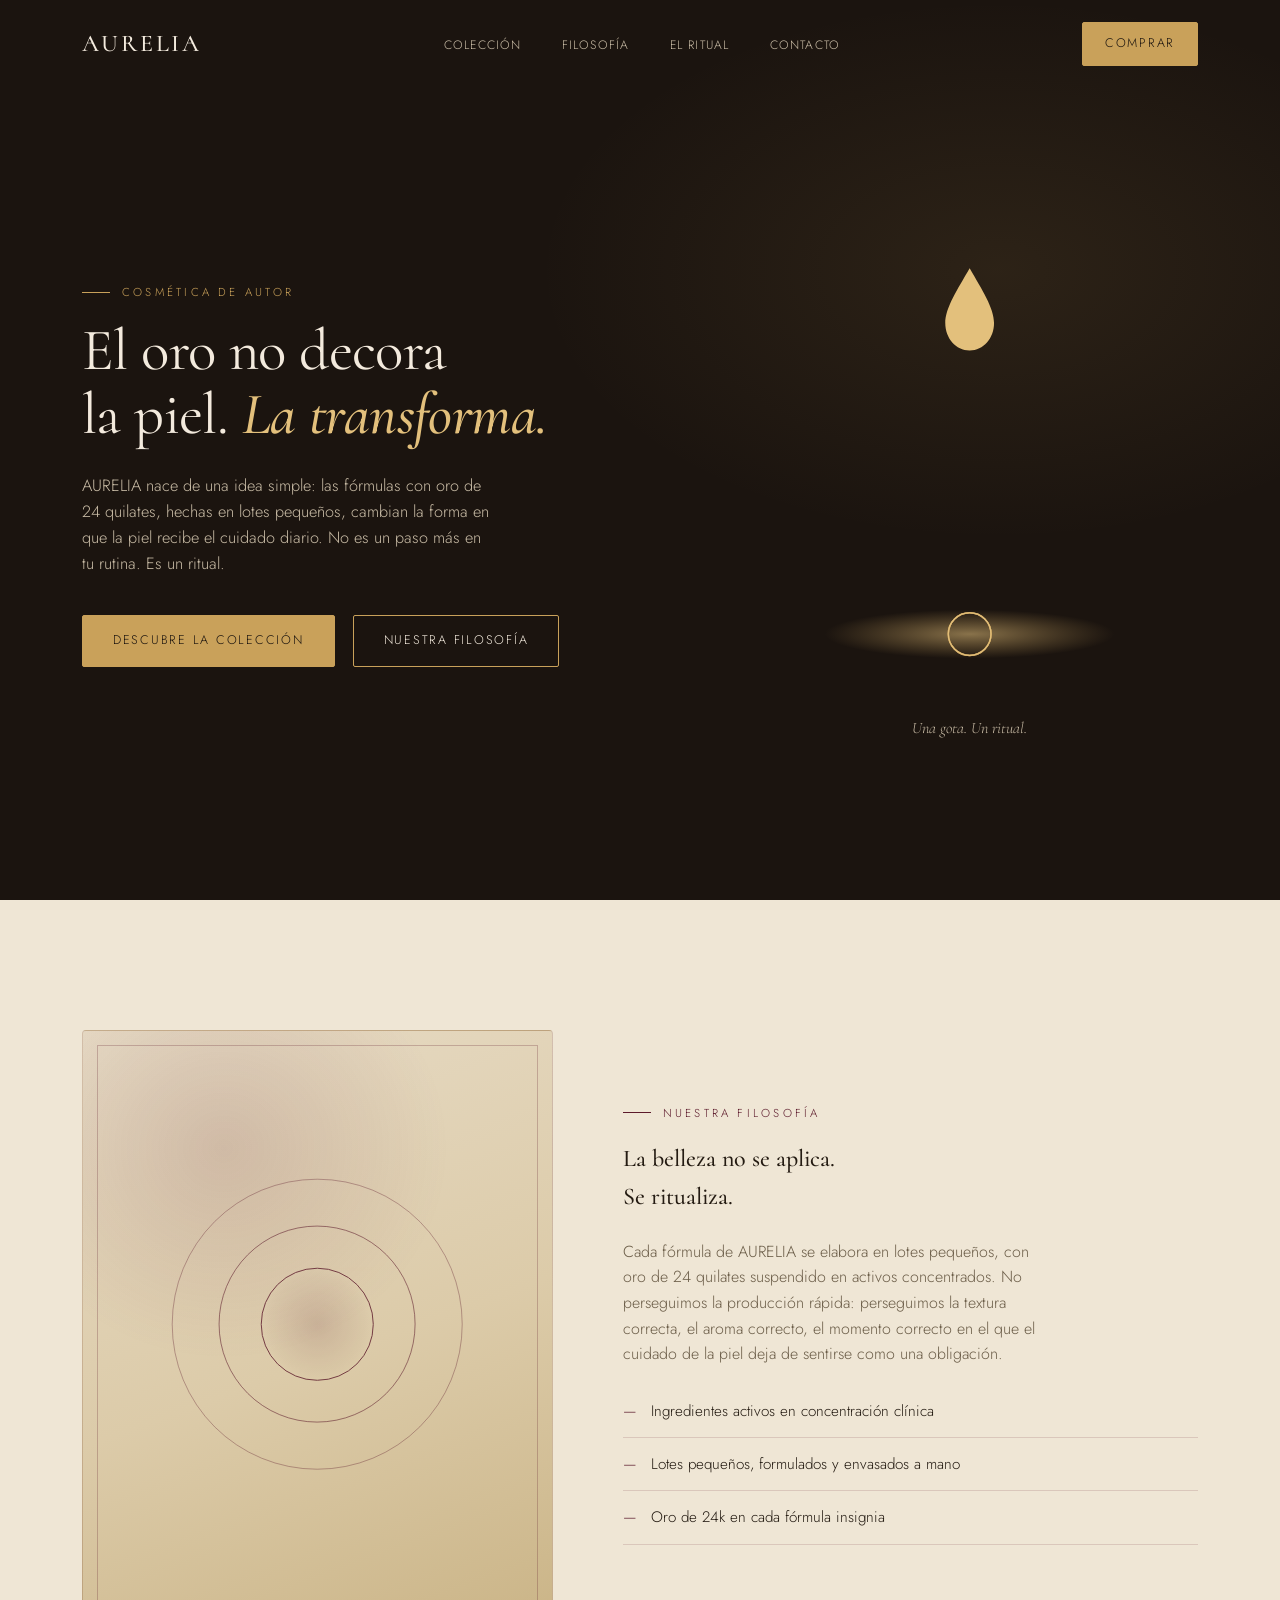
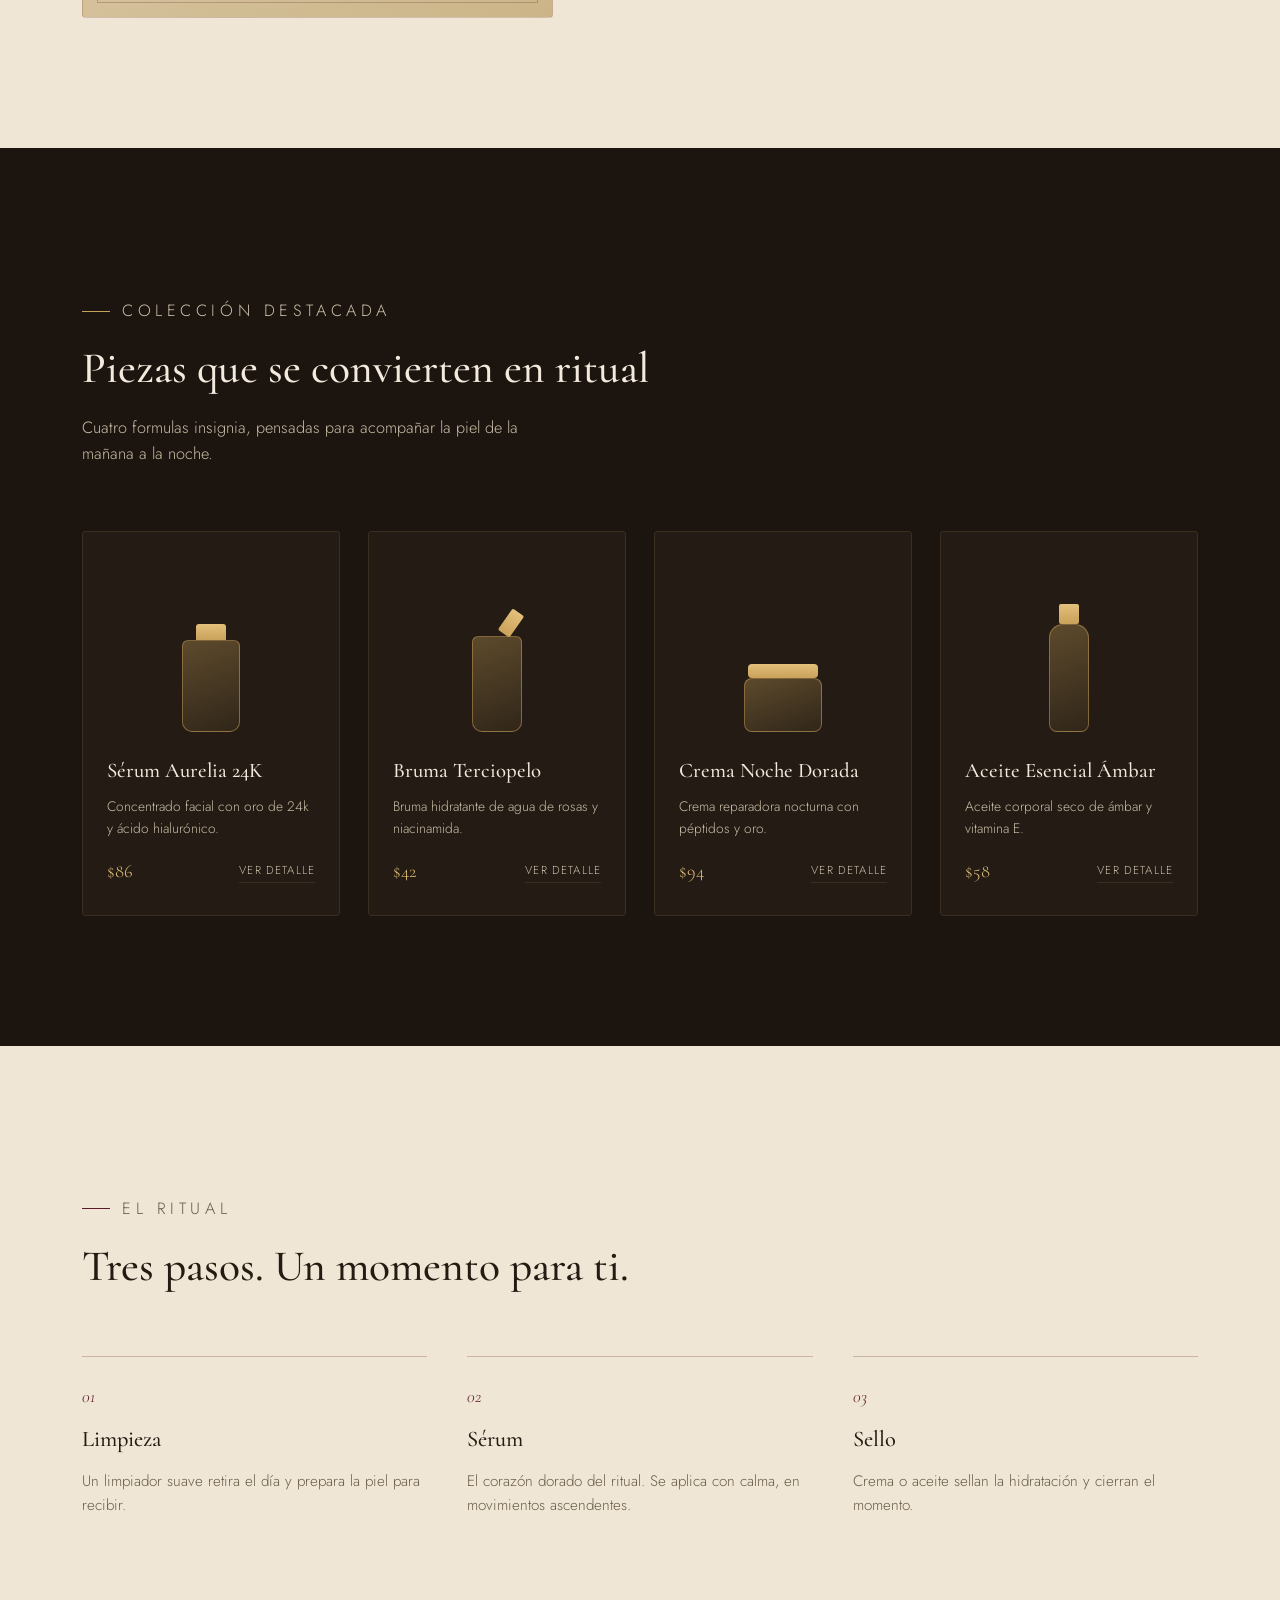
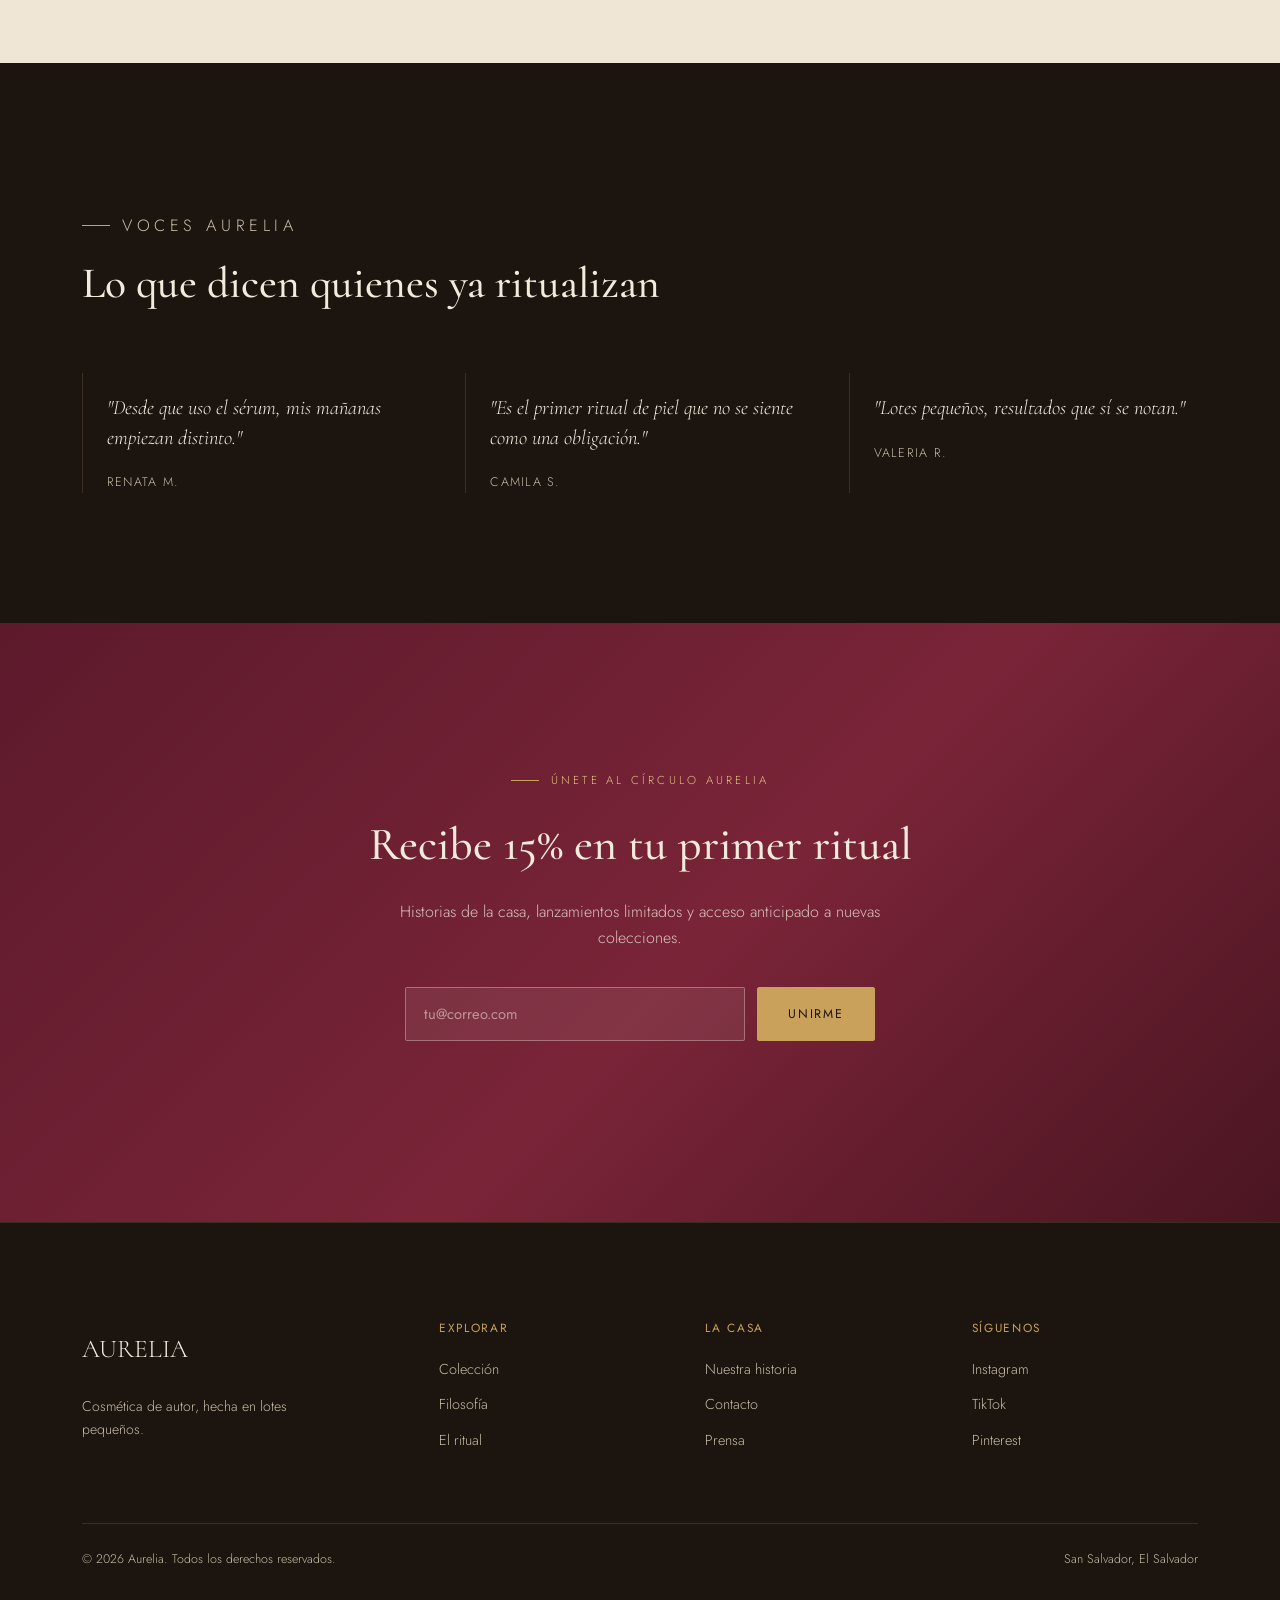
==== landing page.html @ ef214ade "Initial commit with extracted css/js and README" ====
<!DOCTYPE html>
<html lang="es">
<head>
<meta charset="UTF-8">
<meta name="viewport" content="width=device-width, initial-scale=1.0">
<title>AURELIA — Cosmética de autor</title>
<link rel="preconnect" href="https://fonts.googleapis.com">
<link rel="preconnect" href="https://fonts.gstatic.com" crossorigin>
<link href="https://fonts.googleapis.com/css2?family=Cormorant:ital,wght@0,300;0,400;0,500;0,600;1,400;1,500&family=Jost:wght@300;400;500;600&display=swap" rel="stylesheet">
<link href="style.css" rel="stylesheet">

</head>
<body>

<nav class="nav" id="nav">
  <div class="wrap nav__row">
    <a href="#" class="nav__logo">AURELIA</a>
    <ul class="nav__links" id="navLinks">
      <li><a href="#coleccion">Colección</a></li>
      <li><a href="#filosofia">Filosofía</a></li>
      <li><a href="#ritual">El ritual</a></li>
      <li><a href="#contacto">Contacto</a></li>
    </ul>
    <div class="nav__cta">
      <a href="#coleccion" class="btn btn--solid" style="padding:11px 22px;">Comprar</a>
      <button class="nav__toggle" id="navToggle" aria-label="Abrir menú">
        <span></span><span></span><span></span>
      </button>
    </div>
  </div>
</nav>

<header class="hero">
  <div class="wrap hero__wrap">
    <div class="reveal is-visible">
      <p class="eyebrow">Cosmética de autor</p>
      <h1 class="hero__title">El oro no decora<br>la piel. <em>La transforma.</em></h1>
      <p class="hero__sub">AURELIA nace de una idea simple: las fórmulas con oro de 24 quilates, hechas en lotes pequeños, cambian la forma en que la piel recibe el cuidado diario. No es un paso más en tu rutina. Es un ritual.</p>
      <div class="hero__actions">
        <a href="#coleccion" class="btn btn--solid">Descubre la colección</a>
        <a href="#filosofia" class="btn btn--ghost">Nuestra filosofía</a>
      </div>
    </div>
    <div class="hero__signature reveal is-visible">
      <svg viewBox="0 0 300 340" width="100%">
        <defs>
          <radialGradient id="poolGrad" cx="50%" cy="50%" r="50%">
            <stop offset="0%" stop-color="#E3C07C" stop-opacity="0.55"/>
            <stop offset="100%" stop-color="#C9A15A" stop-opacity="0"/>
          </radialGradient>
        </defs>
        <ellipse class="pool" cx="150" cy="290" rx="95" ry="16" fill="url(#poolGrad)"/>
        <circle class="ripple" cx="150" cy="290" r="14" fill="none" stroke="#C9A15A" stroke-width="1"/>
        <circle class="ripple r2" cx="150" cy="290" r="14" fill="none" stroke="#C9A15A" stroke-width="1"/>
        <circle class="ripple r3" cx="150" cy="290" r="14" fill="none" stroke="#E3C07C" stroke-width="0.75"/>
        <path class="drop" d="M150,50 C158,64 166,76 166,86 C166,96 159,104 150,104 C141,104 134,96 134,86 C134,76 142,64 150,50 Z" fill="#E3C07C"/>
      </svg>
      <p class="hero__caption">Una gota. Un ritual.</p>
    </div>
  </div>
</header>

<section class="section section--light" id="filosofia">
  <div class="wrap">
    <div class="philo">
      <div class="reveal">
        <div class="philo__art">
          <div class="philo__ring"></div>
          <div class="philo__ring r2"></div>
          <div class="philo__ring r3"></div>
        </div>
      </div>
      <div class="reveal">
        <p class="eyebrow">Nuestra filosofía</p>
        <h2>La belleza no se aplica.<br>Se ritualiza.</h2>
        <p style="margin-top:22px; color:var(--text-muted-dark); max-width:48ch;">Cada fórmula de AURELIA se elabora en lotes pequeños, con oro de 24 quilates suspendido en activos concentrados. No perseguimos la producción rápida: perseguimos la textura correcta, el aroma correcto, el momento correcto en el que el cuidado de la piel deja de sentirse como una obligación.</p>
        <ul class="philo__pillars">
          <li>Ingredientes activos en concentración clínica</li>
          <li>Lotes pequeños, formulados y envasados a mano</li>
          <li>Oro de 24k en cada fórmula insignia</li>
        </ul>
      </div>
    </div>
  </div>
</section>

<section class="section" id="coleccion">
  <div class="wrap">
    <div class="section__head reveal">
      <p class="eyebrow">Colección destacada</p>
      <h2>Piezas que se convierten en ritual</h2>
      <p>Cuatro formulas insignia, pensadas para acompañar la piel de la mañana a la noche.</p>
    </div>
    <div class="grid">
      <div class="card reveal">
        <div class="card__stage"><div class="bottle"><div class="bottle__cap"></div><div class="bottle__body"></div></div></div>
        <h3 class="card__name">Sérum Aurelia 24K</h3>
        <p class="card__desc">Concentrado facial con oro de 24k y ácido hialurónico.</p>
        <div class="card__row"><span class="card__price">$86</span><a href="#contacto" class="card__link">Ver detalle</a></div>
      </div>
      <div class="card reveal">
        <div class="card__stage"><div class="bottle bottle--spray"><div class="bottle__cap"></div><div class="bottle__body"></div></div></div>
        <h3 class="card__name">Bruma Terciopelo</h3>
        <p class="card__desc">Bruma hidratante de agua de rosas y niacinamida.</p>
        <div class="card__row"><span class="card__price">$42</span><a href="#contacto" class="card__link">Ver detalle</a></div>
      </div>
      <div class="card reveal">
        <div class="card__stage"><div class="bottle bottle--jar"><div class="bottle__cap"></div><div class="bottle__body"></div></div></div>
        <h3 class="card__name">Crema Noche Dorada</h3>
        <p class="card__desc">Crema reparadora nocturna con péptidos y oro.</p>
        <div class="card__row"><span class="card__price">$94</span><a href="#contacto" class="card__link">Ver detalle</a></div>
      </div>
      <div class="card reveal">
        <div class="card__stage"><div class="bottle bottle--oil"><div class="bottle__cap"></div><div class="bottle__body"></div></div></div>
        <h3 class="card__name">Aceite Esencial Ámbar</h3>
        <p class="card__desc">Aceite corporal seco de ámbar y vitamina E.</p>
        <div class="card__row"><span class="card__price">$58</span><a href="#contacto" class="card__link">Ver detalle</a></div>
      </div>
    </div>
  </div>
</section>

<section class="section section--light" id="ritual">
  <div class="wrap">
    <div class="section__head reveal">
      <p class="eyebrow">El ritual</p>
      <h2>Tres pasos. Un momento para ti.</h2>
    </div>
    <div class="ritual">
      <div class="ritual__item reveal">
        <span class="ritual__num">01</span>
        <h3 class="ritual__title">Limpieza</h3>
        <p class="ritual__text">Un limpiador suave retira el día y prepara la piel para recibir.</p>
      </div>
      <div class="ritual__item reveal">
        <span class="ritual__num">02</span>
        <h3 class="ritual__title">Sérum</h3>
        <p class="ritual__text">El corazón dorado del ritual. Se aplica con calma, en movimientos ascendentes.</p>
      </div>
      <div class="ritual__item reveal">
        <span class="ritual__num">03</span>
        <h3 class="ritual__title">Sello</h3>
        <p class="ritual__text">Crema o aceite sellan la hidratación y cierran el momento.</p>
      </div>
    </div>
  </div>
</section>

<section class="section">
  <div class="wrap">
    <div class="section__head reveal">
      <p class="eyebrow">Voces Aurelia</p>
      <h2>Lo que dicen quienes ya ritualizan</h2>
    </div>
    <div class="quotes">
      <div class="quote reveal">
        <p>"Desde que uso el sérum, mis mañanas empiezan distinto."</p>
        <cite>Renata M.</cite>
      </div>
      <div class="quote reveal">
        <p>"Es el primer ritual de piel que no se siente como una obligación."</p>
        <cite>Camila S.</cite>
      </div>
      <div class="quote reveal">
        <p>"Lotes pequeños, resultados que sí se notan."</p>
        <cite>Valeria R.</cite>
      </div>
    </div>
  </div>
</section>

<section class="section section--wine" id="contacto">
  <div class="wrap news reveal">
    <p class="eyebrow" style="justify-content:center; color:var(--gold-bright);">Únete al círculo Aurelia</p>
    <h2>Recibe 15% en tu primer ritual</h2>
    <p>Historias de la casa, lanzamientos limitados y acceso anticipado a nuevas colecciones.</p>
    <form class="news__form" id="newsForm">
      <input class="news__input" type="email" placeholder="tu@correo.com" required id="newsEmail">
      <button type="submit" class="btn btn--solid">Unirme</button>
    </form>
    <p class="news__msg" id="newsMsg"></p>
  </div>
</section>

<footer class="footer">
  <div class="wrap">
    <div class="footer__top">
      <div>
        <p class="footer__brand">AURELIA</p>
        <p class="footer__tag">Cosmética de autor, hecha en lotes pequeños.</p>
      </div>
      <div class="footer__col">
        <h4>Explorar</h4>
        <ul>
          <li><a href="#coleccion">Colección</a></li>
          <li><a href="#filosofia">Filosofía</a></li>
          <li><a href="#ritual">El ritual</a></li>
        </ul>
      </div>
      <div class="footer__col">
        <h4>La casa</h4>
        <ul>
          <li><a href="#filosofia">Nuestra historia</a></li>
          <li><a href="#contacto">Contacto</a></li>
          <li><a href="#">Prensa</a></li>
        </ul>
      </div>
      <div class="footer__col">
        <h4>Síguenos</h4>
        <ul>
          <li><a href="#">Instagram</a></li>
          <li><a href="#">TikTok</a></li>
          <li><a href="#">Pinterest</a></li>
        </ul>
      </div>
    </div>
    <div class="footer__bottom">
      <span>© 2026 Aurelia. Todos los derechos reservados.</span>
      <span>San Salvador, El Salvador</span>
    </div>
  </div>
</footer>
<script src="script.js"></script>
</body>
</html>
---- style.css ----
:root{
    --ink: #1B140F;
    --ink-soft: #241C14;
    --ink-line: #3A2E20;
    --ivory: #EFE6D5;
    --ivory-soft: #E7DBC5;
    --gold: #C9A15A;
    --gold-bright: #E3C07C;
    --wine: #5C1A2B;
    --wine-soft: #7A2438;
    --text-dark: #241B12;
    --text-light: #F3EADD;
    --text-muted-light: #C9BCA6;
    --text-muted-dark: #6B5D48;
    --font-display: 'Cormorant', serif;
    --font-body: 'Jost', sans-serif;
    --maxw: 1180px;
  }

  *,*::before,*::after{ box-sizing: border-box; }
  html{ scroll-behavior: smooth; }
  body{
    margin:0;
    background: var(--ink);
    color: var(--text-light);
    font-family: var(--font-body);
    font-weight: 300;
    line-height: 1.6;
    -webkit-font-smoothing: antialiased;
  }
  img,svg{ display:block; max-width:100%; }
  a{ color:inherit; text-decoration:none; }
  ul{ list-style:none; margin:0; padding:0; }
  button{ font-family: inherit; cursor:pointer; }
  .wrap{ max-width: var(--maxw); margin: 0 auto; padding: 0 32px; }

  .eyebrow{
    font-family: var(--font-body);
    font-size: 0.72rem;
    letter-spacing: 0.28em;
    text-transform: uppercase;
    color: var(--gold);
    margin: 0 0 18px;
    display:flex;
    align-items:center;
    gap: 12px;
  }
  .eyebrow::before{
    content:"";
    width: 28px;
    height: 1px;
    background: var(--gold);
    display:inline-block;
  }
  .section--light .eyebrow{ color: var(--wine); }
  .section--light .eyebrow::before{ background: var(--wine); }

  h1,h2,h3{
    font-family: var(--font-display);
    font-weight: 500;
    margin: 0;
    color: inherit;
  }

  .btn{
    display:inline-flex;
    align-items:center;
    gap:10px;
    padding: 15px 30px;
    font-size: 0.78rem;
    letter-spacing: 0.14em;
    text-transform: uppercase;
    border-radius: 2px;
    border: 1px solid var(--gold);
    background: transparent;
    color: var(--text-light);
    transition: background .35s ease, color .35s ease, transform .35s ease;
  }
  .btn:hover{ transform: translateY(-2px); }
  .btn--solid{
    background: var(--gold);
    color: var(--ink);
    border-color: var(--gold);
  }
  .btn--solid:hover{ background: var(--gold-bright); border-color: var(--gold-bright); }
  .btn--ghost:hover{ background: rgba(201,161,90,0.12); }
  .section--light .btn--ghost{ border-color: var(--wine); color: var(--text-dark); }
  .section--light .btn--ghost:hover{ background: rgba(92,26,43,0.08); }

  /* ---------- NAV ---------- */
  .nav{
    position: fixed;
    top:0; left:0; right:0;
    z-index: 100;
    padding: 22px 0;
    transition: background .4s ease, padding .4s ease, border-color .4s ease;
    border-bottom: 1px solid transparent;
  }
  .nav.is-scrolled{
    background: rgba(27,20,15,0.92);
    backdrop-filter: blur(8px);
    padding: 14px 0;
    border-bottom-color: var(--ink-line);
  }
  .nav__row{ display:flex; align-items:center; justify-content:space-between; }
  .nav__logo{
    font-family: var(--font-display);
    font-size: 1.5rem;
    letter-spacing: 0.12em;
    font-weight: 500;
  }
  .nav__links{ display:flex; align-items:center; gap: 40px; }
  .nav__links a{
    font-size: 0.76rem;
    letter-spacing: 0.1em;
    text-transform: uppercase;
    color: var(--text-muted-light);
    transition: color .3s ease;
  }
  .nav__links a:hover{ color: var(--gold-bright); }
  .nav__cta{ display:flex; align-items:center; gap:24px; }
  .nav__toggle{
    display:none;
    background:none; border:none;
    width: 26px; height: 18px;
    position:relative;
  }
  .nav__toggle span{
    position:absolute; left:0; right:0; height:1px; background: var(--text-light);
    transition: all .3s ease;
  }
  .nav__toggle span:nth-child(1){ top:0; }
  .nav__toggle span:nth-child(2){ top:8px; }
  .nav__toggle span:nth-child(3){ top:16px; }

  /* ---------- HERO ---------- */
  .hero{
    position: relative;
    min-height: 100vh;
    display:flex;
    align-items:center;
    overflow:hidden;
    padding-top: 90px;
    background:
      radial-gradient(60% 50% at 78% 30%, rgba(201,161,90,0.10), transparent 60%),
      var(--ink);
  }
  .hero__wrap{
    max-width: var(--maxw);
    margin: 0 auto;
    padding: 40px 32px 80px;
    display:grid;
    grid-template-columns: 1.15fr 0.85fr;
    align-items:center;
    gap: 40px;
    width:100%;
  }
  .hero__title{
    font-size: clamp(2.6rem, 4.6vw, 4.6rem);
    line-height: 1.08;
    font-weight: 400;
    letter-spacing: -0.01em;
  }
  .hero__title em{
    font-style: italic;
    color: var(--gold-bright);
    font-weight: 500;
  }
  .hero__sub{
    margin-top: 26px;
    max-width: 46ch;
    color: var(--text-muted-light);
    font-size: 1.02rem;
    font-weight: 300;
  }
  .hero__actions{
    margin-top: 38px;
    display:flex;
    gap: 18px;
    flex-wrap: wrap;
  }
  .hero__signature{ position:relative; }
  .hero__caption{
    text-align:center;
    margin-top: 6px;
    font-family: var(--font-display);
    font-style: italic;
    color: var(--text-muted-light);
    font-size: 1rem;
  }

  .drop{ animation: fall 3.4s cubic-bezier(.6,0,.9,.4) infinite; transform-box: fill-box; transform-origin: center; }
  .ripple{ animation: ripple 3.4s ease-out infinite; transform-box: fill-box; transform-origin: center; }
  .ripple.r2{ animation-delay: .15s; }
  .ripple.r3{ animation-delay: .3s; }
  .pool{ animation: poolGlow 3.4s ease-in-out infinite; transform-box: fill-box; transform-origin: center; }

  @keyframes fall{
    0%   { opacity:0; transform: translateY(0) scale(.85); }
    8%   { opacity:1; transform: translateY(0) scale(1); }
    76%  { opacity:1; transform: translateY(230px) scale(1); }
    80%  { opacity:1; transform: translateY(238px) scaleY(.5) scaleX(1.3); }
    86%  { opacity:0; transform: translateY(240px) scaleY(.2) scaleX(.6); }
    100% { opacity:0; transform: translateY(240px); }
  }
  @keyframes ripple{
    0%   { opacity:0; transform: scale(.3); }
    62%  { opacity:0; }
    72%  { opacity:.55; transform: scale(.5); }
    100% { opacity:0; transform: scale(1.7); }
  }
  @keyframes poolGlow{
    0%,70%{ opacity:.55; }
    80%{ opacity:.9; }
    100%{ opacity:.55; }
  }

  /* ---------- SECTION BASE ---------- */
  .section{ padding: 130px 0; position: relative; }
  .section--light{ background: var(--ivory); color: var(--text-dark); }
  .section--wine{
    background: linear-gradient(135deg, var(--wine) 0%, var(--wine-soft) 55%, #4A1521 100%);
    color: var(--text-light);
  }
  .section__head{ max-width: 640px; margin-bottom: 64px; }
  .section__head h2{ font-size: clamp(2rem, 3.4vw, 2.9rem); line-height:1.2; font-weight:500; }
  .section__head p{ margin-top: 20px; color: var(--text-muted-light); font-size: 1.02rem; max-width: 54ch; }
  .section--light .section__head p{ color: var(--text-muted-dark); }

  .divider{ display:flex; justify-content:center; padding: 0 0 0; }
  .divider svg{ opacity:.5; }

  /* ---------- PHILOSOPHY ---------- */
  .philo{ display:grid; grid-template-columns: 0.9fr 1.1fr; gap: 70px; align-items:center; }
  .philo__art{
    aspect-ratio: 4/5;
    border-radius: 4px;
    background:
      radial-gradient(80% 60% at 30% 20%, rgba(92,26,43,0.14), transparent 60%),
      linear-gradient(160deg, #E7DBC5 0%, #DCCBA9 55%, #CBB588 100%);
    position:relative;
    overflow:hidden;
    border: 1px solid rgba(92,26,43,0.12);
  }
  .philo__art::before{
    content:"";
    position:absolute; inset: 14px;
    border: 1px solid rgba(92,26,43,0.25);
  }
  .philo__ring{
    position:absolute; width: 62%; aspect-ratio:1;
    border-radius:50%;
    border: 1px solid var(--wine);
    opacity:.35;
    top:50%; left:50%;
    transform: translate(-50%,-50%);
  }
  .philo__ring.r2{ width: 42%; opacity:.55; }
  .philo__ring.r3{ width: 24%; opacity:.8; background: radial-gradient(circle, rgba(92,26,43,0.18), transparent 70%); }
  .philo__pillars{ margin-top: 32px; display:flex; flex-direction:column; gap: 14px; }
  .philo__pillars li{
    display:flex; align-items:baseline; gap: 14px;
    font-size: 0.95rem; color: var(--text-dark);
    padding-bottom: 14px;
    border-bottom: 1px solid rgba(92,26,43,0.15);
  }
  .philo__pillars li::before{ content:"—"; color: var(--wine); }

  /* ---------- COLLECTION ---------- */
  .grid{ display:grid; grid-template-columns: repeat(4, 1fr); gap: 28px; }
  .card{
    background: var(--ink-soft);
    border: 1px solid var(--ink-line);
    padding: 30px 24px 28px;
    border-radius: 3px;
    transition: transform .4s ease, border-color .4s ease;
  }
  .card:hover{ transform: translateY(-6px); border-color: var(--gold); }
  .card__stage{
    height: 170px;
    display:flex; align-items:flex-end; justify-content:center;
    margin-bottom: 22px;
  }
  .bottle{ position:relative; }
  .bottle__cap{
    width: 30px; height: 16px;
    margin: 0 auto;
    border-radius: 3px 3px 0 0;
    background: linear-gradient(180deg, var(--gold-bright), var(--gold));
  }
  .bottle__body{
    width: 58px; height: 92px;
    border-radius: 6px 6px 10px 10px;
    background: linear-gradient(160deg, rgba(201,161,90,0.35), rgba(201,161,90,0.08));
    border: 1px solid rgba(201,161,90,0.5);
  }
  .bottle--jar .bottle__cap{ width: 70px; height: 14px; border-radius: 4px; }
  .bottle--jar .bottle__body{ width: 78px; height: 54px; border-radius: 8px; }
  .bottle--spray .bottle__cap{ width: 14px; height: 26px; transform: translateX(14px) rotate(35deg); border-radius:2px; }
  .bottle--spray .bottle__body{ width: 50px; height: 96px; }
  .bottle--oil .bottle__cap{ width: 20px; height: 20px; border-radius: 2px; }
  .bottle--oil .bottle__body{ width: 40px; height: 108px; border-radius: 14px 14px 8px 8px; }

  .card__name{ font-family: var(--font-display); font-size: 1.3rem; font-weight:500; }
  .card__desc{ margin-top: 8px; font-size: 0.86rem; color: var(--text-muted-light); min-height: 40px; }
  .card__row{ margin-top: 18px; display:flex; align-items:center; justify-content:space-between; }
  .card__price{ font-family: var(--font-display); font-size: 1.15rem; color: var(--gold-bright); }
  .card__link{ font-size: 0.72rem; letter-spacing: 0.1em; text-transform: uppercase; color: var(--text-muted-light); border-bottom: 1px solid var(--ink-line); padding-bottom: 3px; transition: color .3s ease, border-color .3s ease; }
  .card:hover .card__link{ color: var(--gold-bright); border-color: var(--gold); }

  /* ---------- RITUAL ---------- */
  .ritual{ display:grid; grid-template-columns: repeat(3, 1fr); gap: 40px; }
  .ritual__item{ border-top: 1px solid rgba(92,26,43,0.25); padding-top: 26px; }
  .ritual__num{ font-family: var(--font-display); font-style: italic; font-size: 1.1rem; color: var(--wine); }
  .ritual__title{ margin-top: 10px; font-size: 1.4rem; font-weight: 500; }
  .ritual__text{ margin-top: 12px; color: var(--text-muted-dark); font-size: 0.95rem; }

  /* ---------- TESTIMONIALS ---------- */
  .quotes{ display:grid; grid-template-columns: repeat(3,1fr); gap: 34px; }
  .quote{ border-left: 1px solid var(--ink-line); padding-left: 24px; }
  .quote p{ font-family: var(--font-display); font-size: 1.28rem; font-style: italic; line-height:1.45; color: var(--text-light); }
  .quote cite{ display:block; margin-top: 16px; font-style:normal; font-size: 0.78rem; letter-spacing: 0.1em; text-transform: uppercase; color: var(--text-muted-light); }

  /* ---------- NEWSLETTER ---------- */
  .news{ text-align:center; max-width: 620px; margin: 0 auto; }
  .news h2{ font-size: clamp(2rem,3.6vw,3rem); font-weight:500; }
  .news p{ margin-top: 18px; color: rgba(243,234,221,0.8); }
  .news__form{ margin-top: 36px; display:flex; gap: 12px; justify-content:center; flex-wrap: wrap; }
  .news__input{
    flex: 1 1 280px;
    max-width: 340px;
    padding: 15px 18px;
    background: rgba(243,234,221,0.08);
    border: 1px solid rgba(243,234,221,0.35);
    color: var(--text-light);
    font-family: var(--font-body);
    font-size: 0.92rem;
    border-radius: 2px;
  }
  .news__input::placeholder{ color: rgba(243,234,221,0.55); }
  .news__msg{ margin-top: 18px; font-size: 0.85rem; color: var(--gold-bright); min-height: 20px; }

  /* ---------- FOOTER ---------- */
  .footer{ background: var(--ink); padding: 80px 0 30px; border-top: 1px solid var(--ink-line); }
  .footer__top{ display:grid; grid-template-columns: 1.4fr 1fr 1fr 1fr; gap: 40px; padding-bottom: 60px; }
  .footer__brand{ font-family: var(--font-display); font-size: 1.6rem; }
  .footer__tag{ margin-top: 14px; color: var(--text-muted-light); font-size: 0.88rem; max-width: 30ch; }
  .footer__col h4{ font-size: 0.74rem; letter-spacing: 0.14em; text-transform: uppercase; color: var(--gold); font-weight: 400; margin-bottom: 18px; font-family: var(--font-body); }
  .footer__col li{ margin-bottom: 10px; }
  .footer__col a{ font-size: 0.9rem; color: var(--text-muted-light); transition: color .3s ease; }
  .footer__col a:hover{ color: var(--gold-bright); }
  .footer__bottom{ display:flex; justify-content:space-between; align-items:center; padding-top: 26px; border-top: 1px solid var(--ink-line); font-size: 0.78rem; color: var(--text-muted-light); flex-wrap: wrap; gap: 12px; }

  /* ---------- REVEAL ---------- */
  .reveal{ opacity:0; transform: translateY(24px); transition: opacity .8s ease, transform .8s ease; }
  .reveal.is-visible{ opacity:1; transform: translateY(0); }

  /* ---------- RESPONSIVE ---------- */
  @media (max-width: 980px){
    .nav__links{
      position: fixed; top: 0; right: 0; height: 100vh; width: min(78vw, 340px);
      background: var(--ink-soft); flex-direction: column; align-items: flex-start;
      padding: 100px 34px; gap: 28px; transform: translateX(100%); transition: transform .4s ease;
      border-left: 1px solid var(--ink-line);
    }
    .nav__links.is-open{ transform: translateX(0); }
    .nav__toggle{ display:block; }
    .hero__wrap{ grid-template-columns: 1fr; }
    .hero__signature{ order:-1; max-width: 280px; margin: 0 auto; }
    .philo{ grid-template-columns: 1fr; }
    .grid{ grid-template-columns: repeat(2,1fr); }
    .ritual{ grid-template-columns: 1fr; }
    .quotes{ grid-template-columns: 1fr; }
    .footer__top{ grid-template-columns: 1fr 1fr; }
  }
  @media (max-width: 560px){
    .wrap, .hero__wrap{ padding-left: 22px; padding-right: 22px; }
    .grid{ grid-template-columns: 1fr; }
    .section{ padding: 90px 0; }
    .footer__top{ grid-template-columns: 1fr; gap: 34px; }
    .footer__bottom{ flex-direction:column; align-items:flex-start; }
  }

  @media (prefers-reduced-motion: reduce){
    .drop, .ripple, .pool{ animation: none !important; }
    .reveal{ opacity:1; transform:none; transition:none; }
    html{ scroll-behavior: auto; }
  }
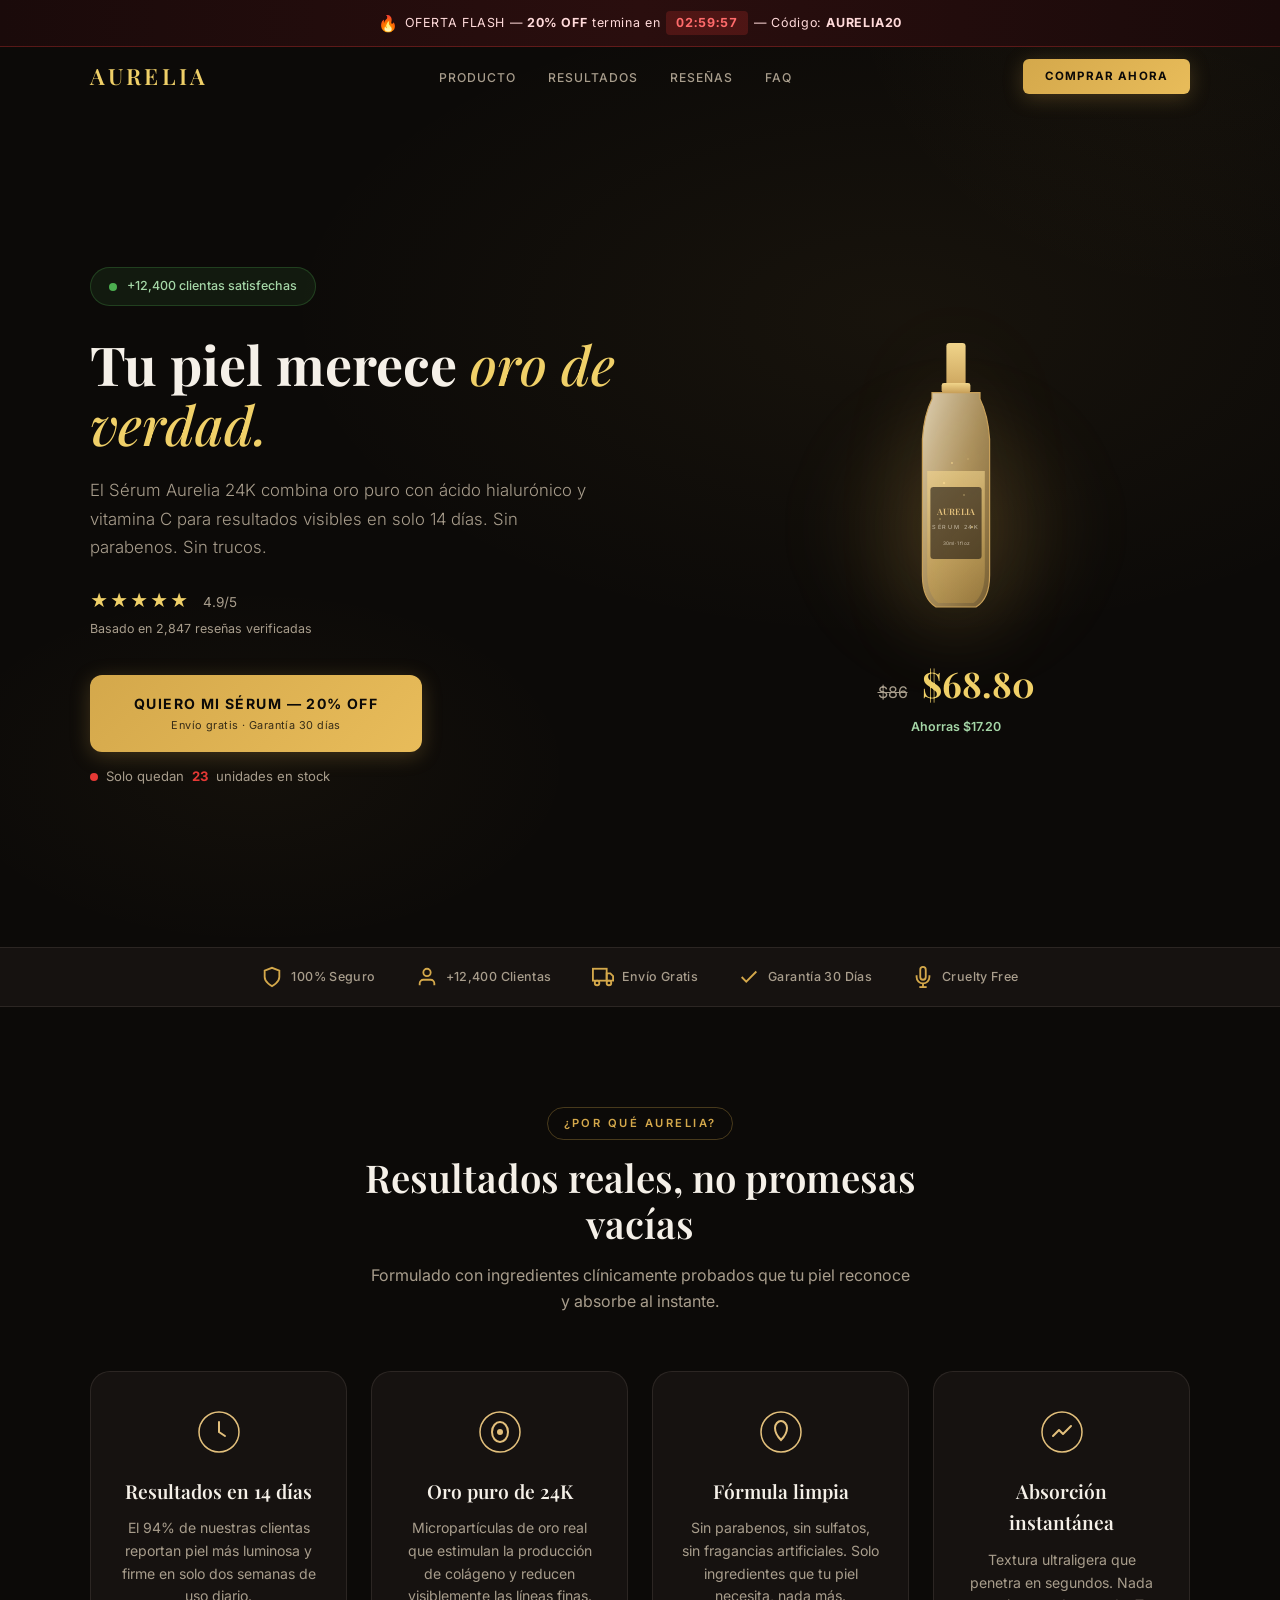
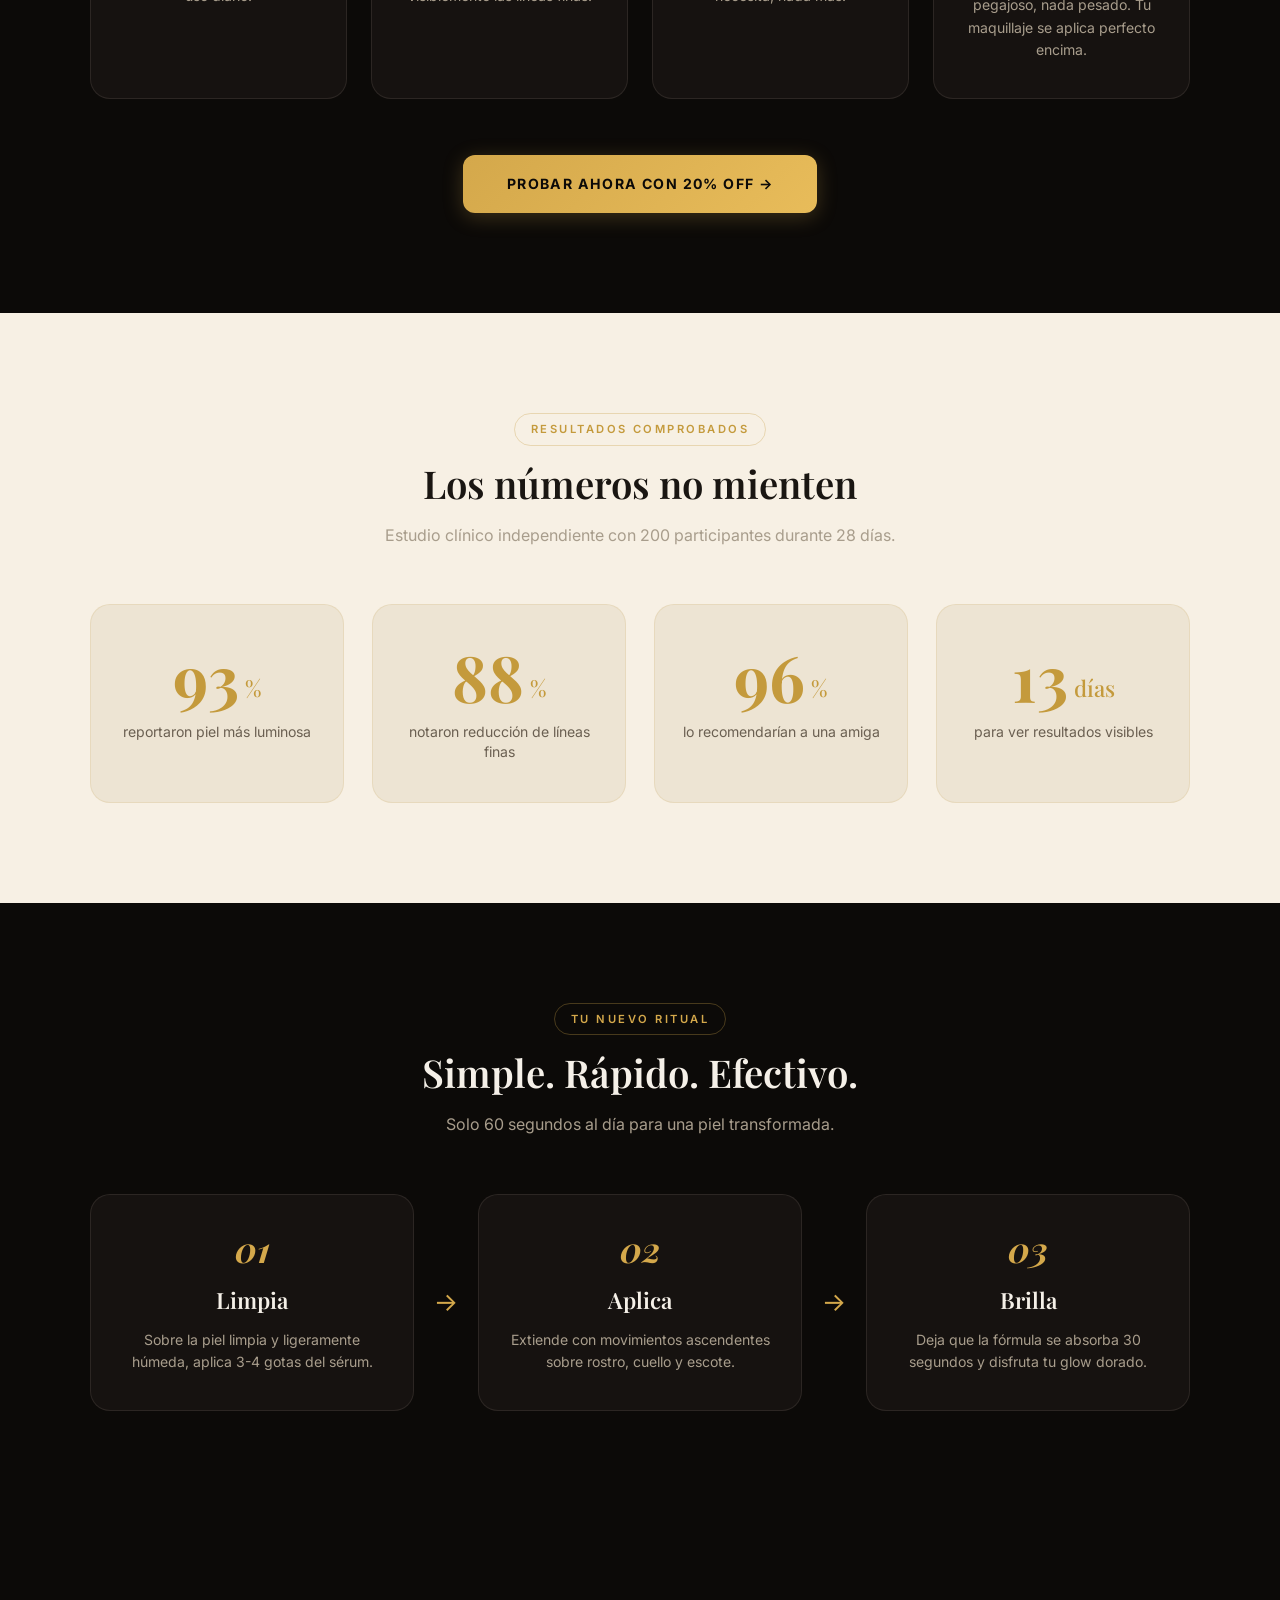
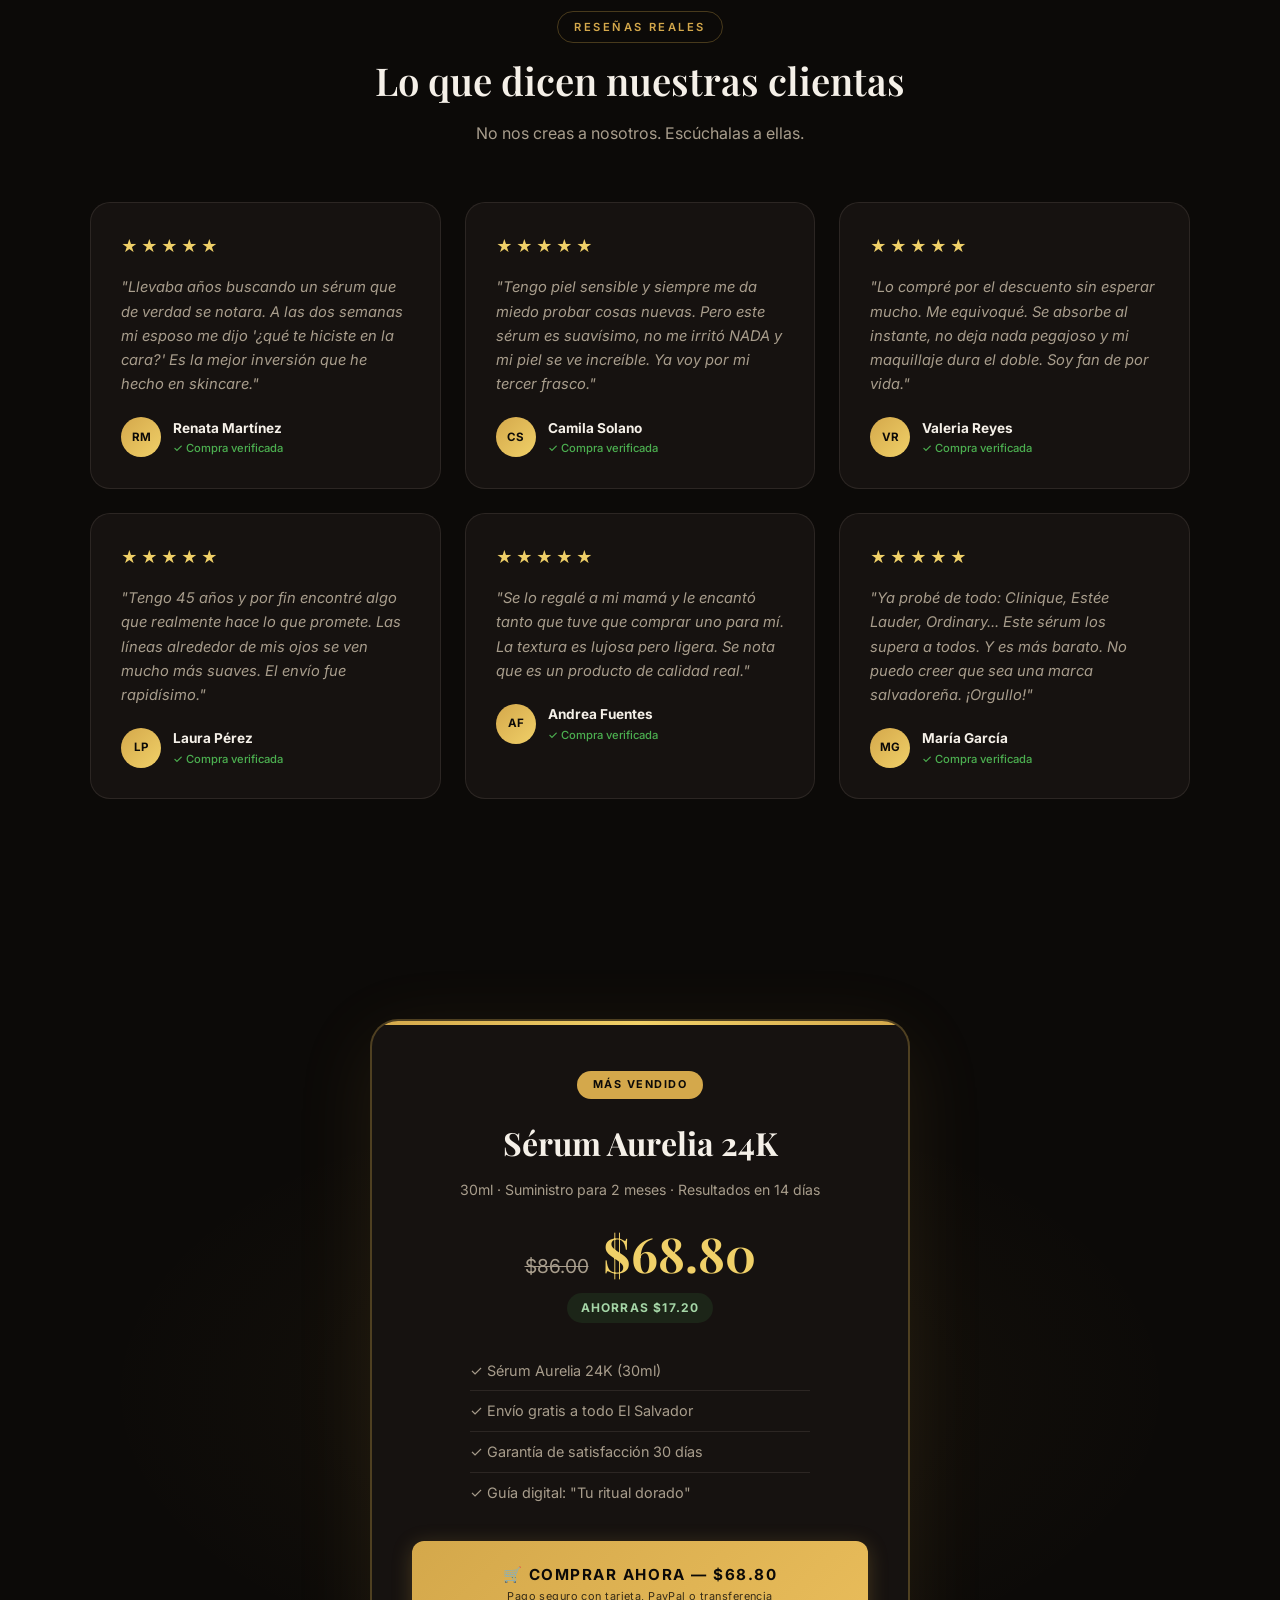
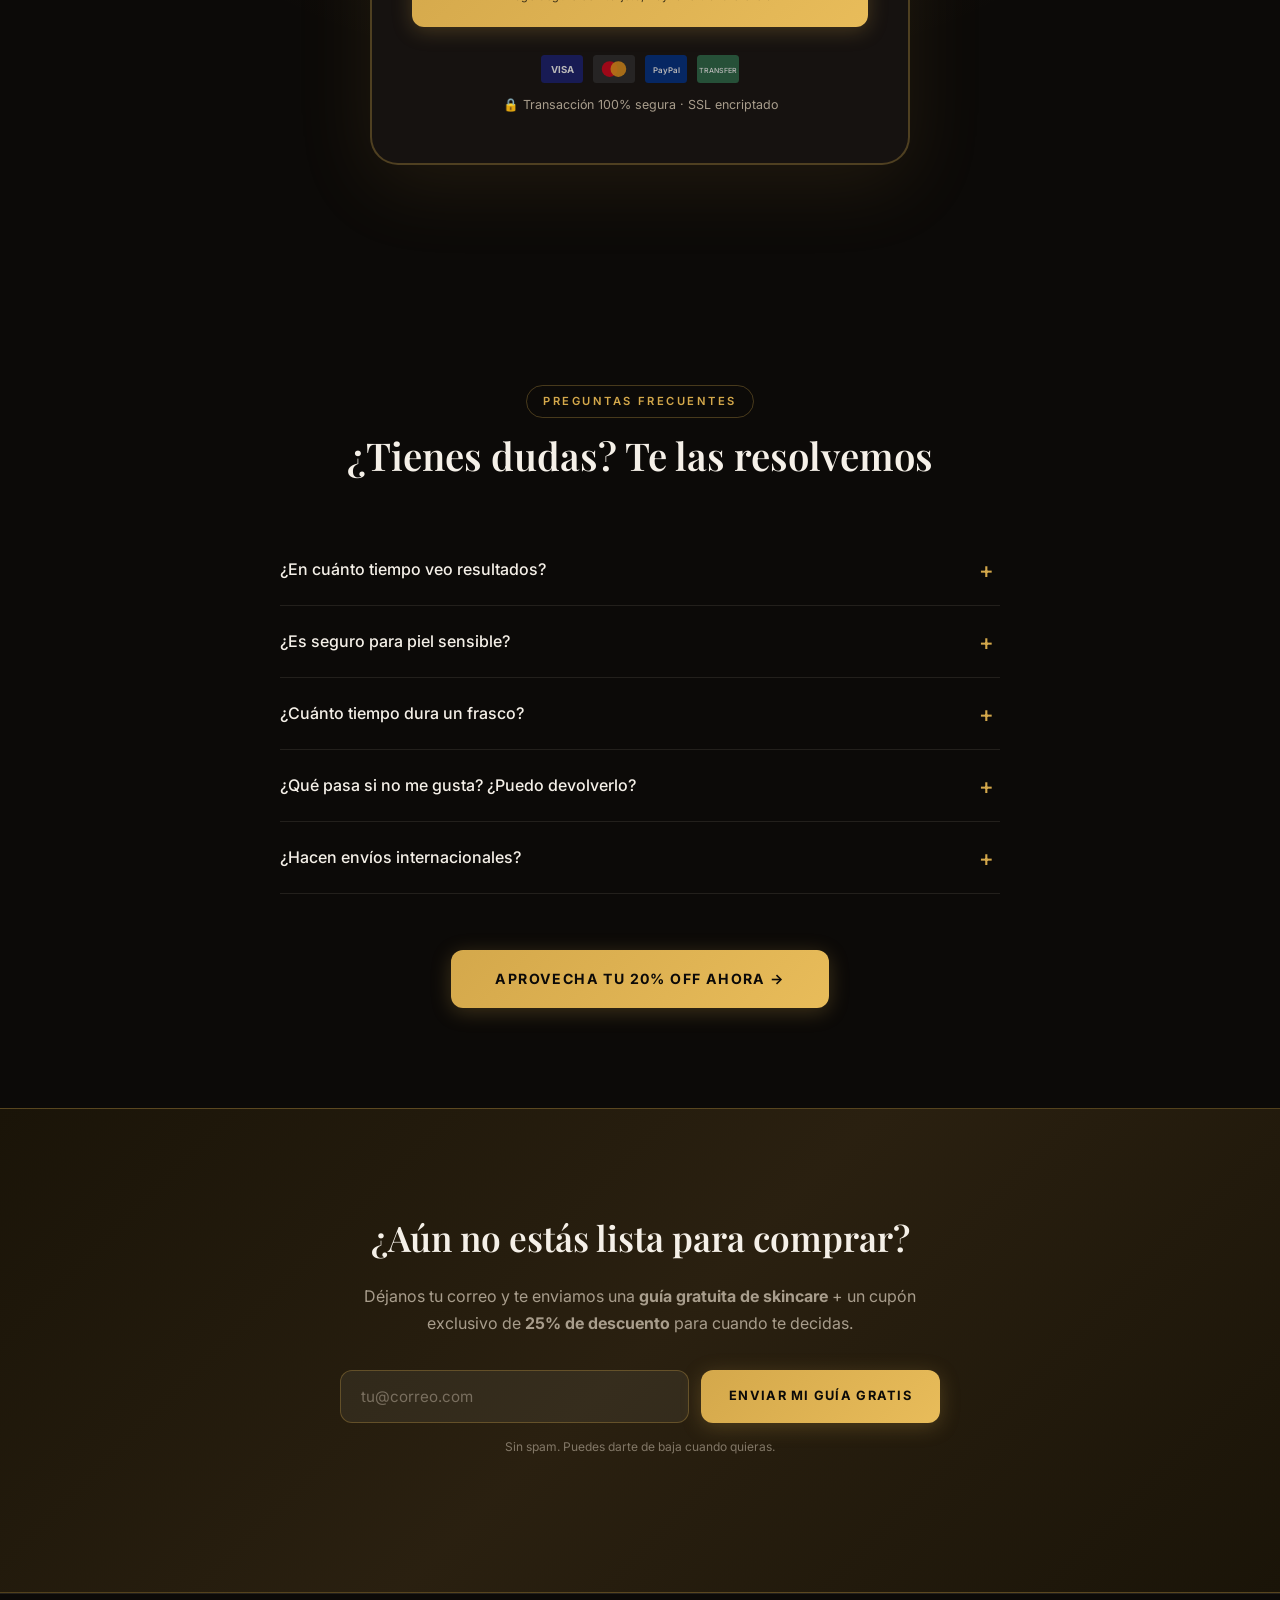
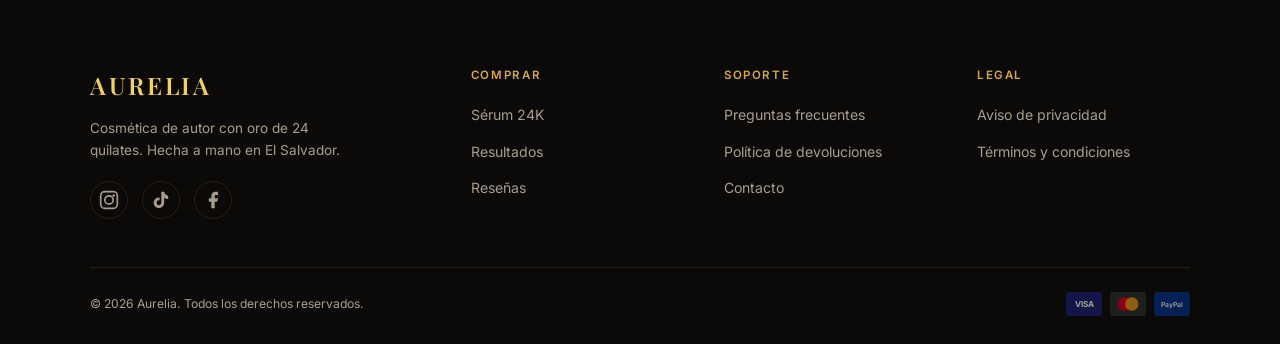
==== commit 5ca4ec48: "feat: nueva landing page de conversion - mobile first, CTAs optimizados, prueba social, urgencia" ====
--- a/landing page.html
+++ b/landing page.html
@@ -3,223 +3,521 @@
 <head>
 <meta charset="UTF-8">
 <meta name="viewport" content="width=device-width, initial-scale=1.0">
-<title>AURELIA — Cosmética de autor</title>
+<title>AURELIA — Sérum Facial con Oro 24K | Envío Gratis Hoy</title>
+<meta name="description" content="Sérum facial premium con oro de 24 quilates. Resultados visibles en 14 días. Envío gratis + 20% de descuento solo hoy. Más de 12,000 clientas satisfechas.">
 <link rel="preconnect" href="https://fonts.googleapis.com">
 <link rel="preconnect" href="https://fonts.gstatic.com" crossorigin>
-<link href="https://fonts.googleapis.com/css2?family=Cormorant:ital,wght@0,300;0,400;0,500;0,600;1,400;1,500&family=Jost:wght@300;400;500;600&display=swap" rel="stylesheet">
-<link href="style.css" rel="stylesheet">
-
+<link href="https://fonts.googleapis.com/css2?family=Playfair+Display:ital,wght@0,400;0,500;0,600;0,700;1,400;1,500&family=Inter:wght@300;400;500;600;700&display=swap" rel="stylesheet">
+<link rel="stylesheet" href="style.css">
 </head>
 <body>
 
+<!-- ========== BARRA DE URGENCIA ========== -->
+<div class="urgency-bar" id="urgencyBar">
+  <div class="urgency-bar__inner">
+    <span class="urgency-bar__icon">🔥</span>
+    <span>OFERTA FLASH — <strong>20% OFF</strong> termina en </span>
+    <span class="countdown" id="countdown">02:59:47</span>
+    <span> — Código: <strong>AURELIA20</strong></span>
+  </div>
+</div>
+
+<!-- ========== NAV ========== -->
 <nav class="nav" id="nav">
-  <div class="wrap nav__row">
-    <a href="#" class="nav__logo">AURELIA</a>
+  <div class="container nav__inner">
+    <a href="#" class="nav__logo" aria-label="Aurelia inicio">AURELIA</a>
     <ul class="nav__links" id="navLinks">
-      <li><a href="#coleccion">Colección</a></li>
-      <li><a href="#filosofia">Filosofía</a></li>
-      <li><a href="#ritual">El ritual</a></li>
-      <li><a href="#contacto">Contacto</a></li>
+      <li><a href="#producto">Producto</a></li>
+      <li><a href="#resultados">Resultados</a></li>
+      <li><a href="#resenas">Reseñas</a></li>
+      <li><a href="#faq">FAQ</a></li>
     </ul>
-    <div class="nav__cta">
-      <a href="#coleccion" class="btn btn--solid" style="padding:11px 22px;">Comprar</a>
-      <button class="nav__toggle" id="navToggle" aria-label="Abrir menú">
+    <div class="nav__actions">
+      <a href="#comprar" class="btn btn--cta btn--sm" id="navBuyBtn">Comprar Ahora</a>
+      <button class="nav__burger" id="navBurger" aria-label="Abrir menú">
         <span></span><span></span><span></span>
       </button>
     </div>
   </div>
 </nav>
 
-<header class="hero">
-  <div class="wrap hero__wrap">
-    <div class="reveal is-visible">
-      <p class="eyebrow">Cosmética de autor</p>
-      <h1 class="hero__title">El oro no decora<br>la piel. <em>La transforma.</em></h1>
-      <p class="hero__sub">AURELIA nace de una idea simple: las fórmulas con oro de 24 quilates, hechas en lotes pequeños, cambian la forma en que la piel recibe el cuidado diario. No es un paso más en tu rutina. Es un ritual.</p>
-      <div class="hero__actions">
-        <a href="#coleccion" class="btn btn--solid">Descubre la colección</a>
-        <a href="#filosofia" class="btn btn--ghost">Nuestra filosofía</a>
-      </div>
-    </div>
-    <div class="hero__signature reveal is-visible">
-      <svg viewBox="0 0 300 340" width="100%">
-        <defs>
-          <radialGradient id="poolGrad" cx="50%" cy="50%" r="50%">
-            <stop offset="0%" stop-color="#E3C07C" stop-opacity="0.55"/>
-            <stop offset="100%" stop-color="#C9A15A" stop-opacity="0"/>
-          </radialGradient>
-        </defs>
-        <ellipse class="pool" cx="150" cy="290" rx="95" ry="16" fill="url(#poolGrad)"/>
-        <circle class="ripple" cx="150" cy="290" r="14" fill="none" stroke="#C9A15A" stroke-width="1"/>
-        <circle class="ripple r2" cx="150" cy="290" r="14" fill="none" stroke="#C9A15A" stroke-width="1"/>
-        <circle class="ripple r3" cx="150" cy="290" r="14" fill="none" stroke="#E3C07C" stroke-width="0.75"/>
-        <path class="drop" d="M150,50 C158,64 166,76 166,86 C166,96 159,104 150,104 C141,104 134,96 134,86 C134,76 142,64 150,50 Z" fill="#E3C07C"/>
-      </svg>
-      <p class="hero__caption">Una gota. Un ritual.</p>
+<!-- ========== HERO ========== -->
+<header class="hero" id="hero">
+  <div class="container hero__grid">
+    <div class="hero__content">
+      <div class="hero__badge">
+        <span class="pulse-dot"></span>
+        <span>+12,400 clientas satisfechas</span>
+      </div>
+      <h1 class="hero__title">Tu piel merece <em>oro de verdad.</em></h1>
+      <p class="hero__sub">El Sérum Aurelia 24K combina oro puro con ácido hialurónico y vitamina C para resultados visibles en solo 14 días. Sin parabenos. Sin trucos.</p>
+      
+      <div class="hero__proof">
+        <div class="hero__stars">★★★★★ <span>4.9/5</span></div>
+        <span class="hero__reviews-count">Basado en 2,847 reseñas verificadas</span>
+      </div>
+
+      <div class="hero__cta-group">
+        <a href="#comprar" class="btn btn--cta btn--lg btn--pulse" id="heroBuyBtn">
+          <span class="btn__text">QUIERO MI SÉRUM — 20% OFF</span>
+          <span class="btn__sub">Envío gratis · Garantía 30 días</span>
+        </a>
+        <p class="hero__stock"><span class="pulse-dot pulse-dot--red"></span> Solo quedan <strong id="stockCount">23</strong> unidades en stock</p>
+      </div>
+    </div>
+
+    <div class="hero__visual">
+      <div class="hero__product-card">
+        <div class="hero__glow"></div>
+        <svg class="hero__serum" viewBox="0 0 200 380" aria-hidden="true">
+          <defs>
+            <linearGradient id="bottleGrad" x1="0%" y1="0%" x2="100%" y2="100%">
+              <stop offset="0%" stop-color="#F5E6C8" stop-opacity="0.9"/>
+              <stop offset="50%" stop-color="#E3C07C" stop-opacity="0.7"/>
+              <stop offset="100%" stop-color="#C9A15A" stop-opacity="0.5"/>
+            </linearGradient>
+            <linearGradient id="capGrad" x1="0%" y1="0%" x2="0%" y2="100%">
+              <stop offset="0%" stop-color="#F0D48A"/>
+              <stop offset="100%" stop-color="#C9A15A"/>
+            </linearGradient>
+            <linearGradient id="liquidGrad" x1="0%" y1="0%" x2="0%" y2="100%">
+              <stop offset="0%" stop-color="#F5D78E" stop-opacity="0.6"/>
+              <stop offset="100%" stop-color="#D4A84B" stop-opacity="0.3"/>
+            </linearGradient>
+            <filter id="glow">
+              <feGaussianBlur stdDeviation="4" result="coloredBlur"/>
+              <feMerge><feMergeNode in="coloredBlur"/><feMergeNode in="SourceGraphic"/></feMerge>
+            </filter>
+          </defs>
+          <!-- Dropper cap -->
+          <rect x="88" y="20" width="24" height="60" rx="4" fill="url(#capGrad)"/>
+          <rect x="82" y="70" width="36" height="12" rx="3" fill="url(#capGrad)"/>
+          <!-- Bottle body -->
+          <path d="M70,82 L70,90 Q60,110 58,140 L58,310 Q58,340 75,350 L125,350 Q142,340 142,310 L142,140 Q140,110 130,90 L130,82 Z" fill="url(#bottleGrad)" stroke="#C9A15A" stroke-width="1.5"/>
+          <!-- Liquid inside -->
+          <path d="M64,180 L64,305 Q64,335 78,345 L122,345 Q136,335 136,305 L136,180 Z" fill="url(#liquidGrad)" class="liquid"/>
+          <!-- Label area -->
+          <rect x="68" y="200" width="64" height="90" rx="4" fill="rgba(27,20,15,0.6)"/>
+          <text x="100" y="235" text-anchor="middle" fill="#E3C07C" font-family="Playfair Display" font-size="11" font-weight="600">AURELIA</text>
+          <text x="100" y="252" text-anchor="middle" fill="#C9BCA6" font-family="Inter" font-size="7" letter-spacing="2">SÉRUM 24K</text>
+          <text x="100" y="272" text-anchor="middle" fill="#C9BCA6" font-family="Inter" font-size="6">30ml · 1 fl oz</text>
+          <!-- Shimmer particles -->
+          <circle cx="85" cy="195" r="1.5" fill="#F5D78E" opacity="0.8" class="shimmer s1"/>
+          <circle cx="110" cy="210" r="1" fill="#F5D78E" opacity="0.6" class="shimmer s2"/>
+          <circle cx="95" cy="170" r="1.2" fill="#F5D78E" opacity="0.7" class="shimmer s3"/>
+          <circle cx="115" cy="165" r="0.8" fill="#F5D78E" opacity="0.5" class="shimmer s4"/>
+          <circle cx="80" cy="240" r="1" fill="#F5D78E" opacity="0.6" class="shimmer s5"/>
+          <circle cx="120" cy="250" r="1.3" fill="#F5D78E" opacity="0.7" class="shimmer s6"/>
+        </svg>
+        <div class="hero__price-tag">
+          <span class="hero__price-old">$86</span>
+          <span class="hero__price-new">$68.80</span>
+          <span class="hero__price-save">Ahorras $17.20</span>
+        </div>
+      </div>
     </div>
   </div>
 </header>
 
-<section class="section section--light" id="filosofia">
-  <div class="wrap">
-    <div class="philo">
-      <div class="reveal">
-        <div class="philo__art">
-          <div class="philo__ring"></div>
-          <div class="philo__ring r2"></div>
-          <div class="philo__ring r3"></div>
-        </div>
-      </div>
-      <div class="reveal">
-        <p class="eyebrow">Nuestra filosofía</p>
-        <h2>La belleza no se aplica.<br>Se ritualiza.</h2>
-        <p style="margin-top:22px; color:var(--text-muted-dark); max-width:48ch;">Cada fórmula de AURELIA se elabora en lotes pequeños, con oro de 24 quilates suspendido en activos concentrados. No perseguimos la producción rápida: perseguimos la textura correcta, el aroma correcto, el momento correcto en el que el cuidado de la piel deja de sentirse como una obligación.</p>
-        <ul class="philo__pillars">
-          <li>Ingredientes activos en concentración clínica</li>
-          <li>Lotes pequeños, formulados y envasados a mano</li>
-          <li>Oro de 24k en cada fórmula insignia</li>
+<!-- ========== BARRA DE LOGOS DE CONFIANZA ========== -->
+<section class="trust-bar" aria-label="Certificaciones de confianza">
+  <div class="container trust-bar__inner">
+    <div class="trust-bar__item">
+      <svg viewBox="0 0 24 24" width="22" height="22" fill="none" stroke="currentColor" stroke-width="2"><path d="M12 22s8-4 8-10V5l-8-3-8 3v7c0 6 8 10 8 10z"/></svg>
+      <span>100% Seguro</span>
+    </div>
+    <div class="trust-bar__item">
+      <svg viewBox="0 0 24 24" width="22" height="22" fill="none" stroke="currentColor" stroke-width="2"><path d="M20 21v-2a4 4 0 00-4-4H8a4 4 0 00-4 4v2"/><circle cx="12" cy="7" r="4"/></svg>
+      <span>+12,400 Clientas</span>
+    </div>
+    <div class="trust-bar__item">
+      <svg viewBox="0 0 24 24" width="22" height="22" fill="none" stroke="currentColor" stroke-width="2"><rect x="1" y="3" width="15" height="13"/><polygon points="16 8 20 8 23 11 23 16 16 16 16 8"/><circle cx="5.5" cy="18.5" r="2.5"/><circle cx="18.5" cy="18.5" r="2.5"/></svg>
+      <span>Envío Gratis</span>
+    </div>
+    <div class="trust-bar__item">
+      <svg viewBox="0 0 24 24" width="22" height="22" fill="none" stroke="currentColor" stroke-width="2"><polyline points="20 6 9 17 4 12"/></svg>
+      <span>Garantía 30 Días</span>
+    </div>
+    <div class="trust-bar__item">
+      <svg viewBox="0 0 24 24" width="22" height="22" fill="none" stroke="currentColor" stroke-width="2"><path d="M12 1a3 3 0 00-3 3v8a3 3 0 006 0V4a3 3 0 00-3-3z"/><path d="M19 10v2a7 7 0 01-14 0v-2"/><line x1="12" y1="19" x2="12" y2="23"/><line x1="8" y1="23" x2="16" y2="23"/></svg>
+      <span>Cruelty Free</span>
+    </div>
+  </div>
+</section>
+
+<!-- ========== BENEFICIOS ========== -->
+<section class="section section--dark" id="producto">
+  <div class="container">
+    <div class="section__header section__header--center reveal">
+      <span class="tag">¿Por qué Aurelia?</span>
+      <h2>Resultados reales, no promesas vacías</h2>
+      <p>Formulado con ingredientes clínicamente probados que tu piel reconoce y absorbe al instante.</p>
+    </div>
+    <div class="benefits-grid">
+      <div class="benefit reveal">
+        <div class="benefit__icon">
+          <svg viewBox="0 0 48 48" width="48" height="48"><circle cx="24" cy="24" r="20" fill="none" stroke="#E3C07C" stroke-width="1.5"/><path d="M24 14v10l6 4" fill="none" stroke="#E3C07C" stroke-width="2" stroke-linecap="round"/></svg>
+        </div>
+        <h3 class="benefit__title">Resultados en 14 días</h3>
+        <p class="benefit__text">El 94% de nuestras clientas reportan piel más luminosa y firme en solo dos semanas de uso diario.</p>
+      </div>
+      <div class="benefit reveal">
+        <div class="benefit__icon">
+          <svg viewBox="0 0 48 48" width="48" height="48"><circle cx="24" cy="24" r="20" fill="none" stroke="#E3C07C" stroke-width="1.5"/><path d="M16 24c0-6 4-10 8-10s8 4 8 10-4 10-8 10-8-4-8-10z" fill="none" stroke="#E3C07C" stroke-width="2"/><circle cx="24" cy="24" r="3" fill="#E3C07C"/></svg>
+        </div>
+        <h3 class="benefit__title">Oro puro de 24K</h3>
+        <p class="benefit__text">Micropartículas de oro real que estimulan la producción de colágeno y reducen visiblemente las líneas finas.</p>
+      </div>
+      <div class="benefit reveal">
+        <div class="benefit__icon">
+          <svg viewBox="0 0 48 48" width="48" height="48"><circle cx="24" cy="24" r="20" fill="none" stroke="#E3C07C" stroke-width="1.5"/><path d="M18 20c0-4 3-7 6-7s6 3 6 7c0 6-6 12-6 12s-6-6-6-12z" fill="none" stroke="#E3C07C" stroke-width="2"/></svg>
+        </div>
+        <h3 class="benefit__title">Fórmula limpia</h3>
+        <p class="benefit__text">Sin parabenos, sin sulfatos, sin fragancias artificiales. Solo ingredientes que tu piel necesita, nada más.</p>
+      </div>
+      <div class="benefit reveal">
+        <div class="benefit__icon">
+          <svg viewBox="0 0 48 48" width="48" height="48"><circle cx="24" cy="24" r="20" fill="none" stroke="#E3C07C" stroke-width="1.5"/><path d="M15 28l6-6 4 4 8-8" fill="none" stroke="#E3C07C" stroke-width="2" stroke-linecap="round" stroke-linejoin="round"/></svg>
+        </div>
+        <h3 class="benefit__title">Absorción instantánea</h3>
+        <p class="benefit__text">Textura ultraligera que penetra en segundos. Nada pegajoso, nada pesado. Tu maquillaje se aplica perfecto encima.</p>
+      </div>
+    </div>
+    <div class="section__cta reveal">
+      <a href="#comprar" class="btn btn--cta btn--lg">PROBAR AHORA CON 20% OFF →</a>
+    </div>
+  </div>
+</section>
+
+<!-- ========== RESULTADOS / ANTES-DESPUÉS ========== -->
+<section class="section section--cream" id="resultados">
+  <div class="container">
+    <div class="section__header section__header--center reveal">
+      <span class="tag tag--dark">Resultados comprobados</span>
+      <h2 class="text-dark">Los números no mienten</h2>
+      <p class="text-muted-dark">Estudio clínico independiente con 200 participantes durante 28 días.</p>
+    </div>
+    <div class="stats-grid">
+      <div class="stat reveal">
+        <span class="stat__number" data-target="94">0</span>
+        <span class="stat__unit">%</span>
+        <p class="stat__label">reportaron piel más luminosa</p>
+      </div>
+      <div class="stat reveal">
+        <span class="stat__number" data-target="89">0</span>
+        <span class="stat__unit">%</span>
+        <p class="stat__label">notaron reducción de líneas finas</p>
+      </div>
+      <div class="stat reveal">
+        <span class="stat__number" data-target="97">0</span>
+        <span class="stat__unit">%</span>
+        <p class="stat__label">lo recomendarían a una amiga</p>
+      </div>
+      <div class="stat reveal">
+        <span class="stat__number" data-target="14">0</span>
+        <span class="stat__unit">días</span>
+        <p class="stat__label">para ver resultados visibles</p>
+      </div>
+    </div>
+  </div>
+</section>
+
+<!-- ========== CÓMO FUNCIONA ========== -->
+<section class="section section--dark">
+  <div class="container">
+    <div class="section__header section__header--center reveal">
+      <span class="tag">Tu nuevo ritual</span>
+      <h2>Simple. Rápido. Efectivo.</h2>
+      <p>Solo 60 segundos al día para una piel transformada.</p>
+    </div>
+    <div class="steps-grid">
+      <div class="step reveal">
+        <div class="step__num">01</div>
+        <h3 class="step__title">Limpia</h3>
+        <p class="step__text">Sobre la piel limpia y ligeramente húmeda, aplica 3-4 gotas del sérum.</p>
+      </div>
+      <div class="step__arrow reveal" aria-hidden="true">→</div>
+      <div class="step reveal">
+        <div class="step__num">02</div>
+        <h3 class="step__title">Aplica</h3>
+        <p class="step__text">Extiende con movimientos ascendentes sobre rostro, cuello y escote.</p>
+      </div>
+      <div class="step__arrow reveal" aria-hidden="true">→</div>
+      <div class="step reveal">
+        <div class="step__num">03</div>
+        <h3 class="step__title">Brilla</h3>
+        <p class="step__text">Deja que la fórmula se absorba 30 segundos y disfruta tu glow dorado.</p>
+      </div>
+    </div>
+  </div>
+</section>
+
+<!-- ========== RESEÑAS ========== -->
+<section class="section section--dark" id="resenas">
+  <div class="container">
+    <div class="section__header section__header--center reveal">
+      <span class="tag">Reseñas reales</span>
+      <h2>Lo que dicen nuestras clientas</h2>
+      <p>No nos creas a nosotros. Escúchalas a ellas.</p>
+    </div>
+    <div class="reviews-grid">
+      <div class="review reveal">
+        <div class="review__stars">★★★★★</div>
+        <p class="review__text">"Llevaba años buscando un sérum que de verdad se notara. A las dos semanas mi esposo me dijo '¿qué te hiciste en la cara?' Es la mejor inversión que he hecho en skincare."</p>
+        <div class="review__author">
+          <div class="review__avatar">RM</div>
+          <div>
+            <strong class="review__name">Renata Martínez</strong>
+            <span class="review__badge">✓ Compra verificada</span>
+          </div>
+        </div>
+      </div>
+      <div class="review reveal">
+        <div class="review__stars">★★★★★</div>
+        <p class="review__text">"Tengo piel sensible y siempre me da miedo probar cosas nuevas. Pero este sérum es suavísimo, no me irritó NADA y mi piel se ve increíble. Ya voy por mi tercer frasco."</p>
+        <div class="review__author">
+          <div class="review__avatar">CS</div>
+          <div>
+            <strong class="review__name">Camila Solano</strong>
+            <span class="review__badge">✓ Compra verificada</span>
+          </div>
+        </div>
+      </div>
+      <div class="review reveal">
+        <div class="review__stars">★★★★★</div>
+        <p class="review__text">"Lo compré por el descuento sin esperar mucho. Me equivoqué. Se absorbe al instante, no deja nada pegajoso y mi maquillaje dura el doble. Soy fan de por vida."</p>
+        <div class="review__author">
+          <div class="review__avatar">VR</div>
+          <div>
+            <strong class="review__name">Valeria Reyes</strong>
+            <span class="review__badge">✓ Compra verificada</span>
+          </div>
+        </div>
+      </div>
+      <div class="review reveal">
+        <div class="review__stars">★★★★★</div>
+        <p class="review__text">"Tengo 45 años y por fin encontré algo que realmente hace lo que promete. Las líneas alrededor de mis ojos se ven mucho más suaves. El envío fue rapidísimo."</p>
+        <div class="review__author">
+          <div class="review__avatar">LP</div>
+          <div>
+            <strong class="review__name">Laura Pérez</strong>
+            <span class="review__badge">✓ Compra verificada</span>
+          </div>
+        </div>
+      </div>
+      <div class="review reveal">
+        <div class="review__stars">★★★★★</div>
+        <p class="review__text">"Se lo regalé a mi mamá y le encantó tanto que tuve que comprar uno para mí. La textura es lujosa pero ligera. Se nota que es un producto de calidad real."</p>
+        <div class="review__author">
+          <div class="review__avatar">AF</div>
+          <div>
+            <strong class="review__name">Andrea Fuentes</strong>
+            <span class="review__badge">✓ Compra verificada</span>
+          </div>
+        </div>
+      </div>
+      <div class="review reveal">
+        <div class="review__stars">★★★★★</div>
+        <p class="review__text">"Ya probé de todo: Clinique, Estée Lauder, Ordinary... Este sérum los supera a todos. Y es más barato. No puedo creer que sea una marca salvadoreña. ¡Orgullo!"</p>
+        <div class="review__author">
+          <div class="review__avatar">MG</div>
+          <div>
+            <strong class="review__name">María García</strong>
+            <span class="review__badge">✓ Compra verificada</span>
+          </div>
+        </div>
+      </div>
+    </div>
+  </div>
+</section>
+
+<!-- ========== SECCIÓN DE COMPRA ========== -->
+<section class="section section--buy" id="comprar">
+  <div class="container">
+    <div class="buy-card reveal">
+      <div class="buy-card__header">
+        <span class="buy-card__badge">MÁS VENDIDO</span>
+        <h2 class="buy-card__title">Sérum Aurelia 24K</h2>
+        <p class="buy-card__desc">30ml · Suministro para 2 meses · Resultados en 14 días</p>
+      </div>
+      <div class="buy-card__pricing">
+        <div class="buy-card__prices">
+          <span class="buy-card__old-price">$86.00</span>
+          <span class="buy-card__new-price">$68.80</span>
+        </div>
+        <span class="buy-card__save-badge">AHORRAS $17.20</span>
+      </div>
+      <ul class="buy-card__includes">
+        <li>✓ Sérum Aurelia 24K (30ml)</li>
+        <li>✓ Envío gratis a todo El Salvador</li>
+        <li>✓ Garantía de satisfacción 30 días</li>
+        <li>✓ Guía digital: "Tu ritual dorado"</li>
+      </ul>
+      <a href="#" class="btn btn--cta btn--xl btn--pulse" id="mainBuyBtn">
+        <span class="btn__text">🛒 COMPRAR AHORA — $68.80</span>
+        <span class="btn__sub">Pago seguro con tarjeta, PayPal o transferencia</span>
+      </a>
+      <div class="buy-card__trust">
+        <div class="payment-icons">
+          <span class="payment-icon" title="Visa">
+            <svg viewBox="0 0 48 32" width="42" height="28"><rect width="48" height="32" rx="4" fill="#1A1F71"/><text x="24" y="20" text-anchor="middle" fill="#fff" font-family="Inter" font-size="11" font-weight="700">VISA</text></svg>
+          </span>
+          <span class="payment-icon" title="Mastercard">
+            <svg viewBox="0 0 48 32" width="42" height="28"><rect width="48" height="32" rx="4" fill="#2D2D2D"/><circle cx="19" cy="16" r="9" fill="#EB001B" opacity="0.9"/><circle cx="29" cy="16" r="9" fill="#F79E1B" opacity="0.9"/></svg>
+          </span>
+          <span class="payment-icon" title="PayPal">
+            <svg viewBox="0 0 48 32" width="42" height="28"><rect width="48" height="32" rx="4" fill="#003087"/><text x="24" y="20" text-anchor="middle" fill="#fff" font-family="Inter" font-size="9" font-weight="600">PayPal</text></svg>
+          </span>
+          <span class="payment-icon" title="Transferencia">
+            <svg viewBox="0 0 48 32" width="42" height="28"><rect width="48" height="32" rx="4" fill="#2D6B4A"/><text x="24" y="20" text-anchor="middle" fill="#fff" font-family="Inter" font-size="8" font-weight="500">TRANSFER</text></svg>
+          </span>
+        </div>
+        <p class="buy-card__guarantee">🔒 Transacción 100% segura · SSL encriptado</p>
+      </div>
+    </div>
+  </div>
+</section>
+
+<!-- ========== FAQ ========== -->
+<section class="section section--dark" id="faq">
+  <div class="container">
+    <div class="section__header section__header--center reveal">
+      <span class="tag">Preguntas frecuentes</span>
+      <h2>¿Tienes dudas? Te las resolvemos</h2>
+    </div>
+    <div class="faq-list">
+      <div class="faq reveal">
+        <button class="faq__question" aria-expanded="false">
+          <span>¿En cuánto tiempo veo resultados?</span>
+          <span class="faq__icon">+</span>
+        </button>
+        <div class="faq__answer">
+          <p>La mayoría de nuestras clientas notan una diferencia visible en la luminosidad de su piel en los primeros 7-14 días de uso diario. Para resultados completos (reducción de líneas finas, firmeza), recomendamos un uso consistente de 4-6 semanas.</p>
+        </div>
+      </div>
+      <div class="faq reveal">
+        <button class="faq__question" aria-expanded="false">
+          <span>¿Es seguro para piel sensible?</span>
+          <span class="faq__icon">+</span>
+        </button>
+        <div class="faq__answer">
+          <p>¡Absolutamente! Nuestra fórmula es hipoalergénica y ha sido dermatológicamente probada. No contiene parabenos, sulfatos, fragancias artificiales ni alcohol. Está diseñada para todo tipo de piel, incluyendo la más sensible.</p>
+        </div>
+      </div>
+      <div class="faq reveal">
+        <button class="faq__question" aria-expanded="false">
+          <span>¿Cuánto tiempo dura un frasco?</span>
+          <span class="faq__icon">+</span>
+        </button>
+        <div class="faq__answer">
+          <p>Cada frasco contiene 30ml, lo que equivale a aproximadamente 2 meses de uso diario (3-4 gotas por aplicación). Es una inversión que rinde mucho más que los sérums convencionales.</p>
+        </div>
+      </div>
+      <div class="faq reveal">
+        <button class="faq__question" aria-expanded="false">
+          <span>¿Qué pasa si no me gusta? ¿Puedo devolverlo?</span>
+          <span class="faq__icon">+</span>
+        </button>
+        <div class="faq__answer">
+          <p>Sí. Ofrecemos una garantía de satisfacción de 30 días. Si por cualquier razón no estás satisfecha con tu compra, te devolvemos el 100% de tu dinero, sin preguntas. El riesgo es nuestro, no tuyo.</p>
+        </div>
+      </div>
+      <div class="faq reveal">
+        <button class="faq__question" aria-expanded="false">
+          <span>¿Hacen envíos internacionales?</span>
+          <span class="faq__icon">+</span>
+        </button>
+        <div class="faq__answer">
+          <p>Actualmente hacemos envíos gratuitos a todo El Salvador (2-3 días hábiles). Para envíos a Guatemala, Honduras, Costa Rica y resto de Centroamérica, el costo es de $5.99 (5-7 días hábiles). Contáctanos para envíos al resto del mundo.</p>
+        </div>
+      </div>
+    </div>
+    <div class="section__cta reveal">
+      <a href="#comprar" class="btn btn--cta btn--lg">APROVECHA TU 20% OFF AHORA →</a>
+    </div>
+  </div>
+</section>
+
+<!-- ========== NEWSLETTER / EMAIL CAPTURE ========== -->
+<section class="section section--gold" id="contacto">
+  <div class="container">
+    <div class="email-capture reveal">
+      <h2 class="email-capture__title">¿Aún no estás lista para comprar?</h2>
+      <p class="email-capture__sub">Déjanos tu correo y te enviamos una <strong>guía gratuita de skincare</strong> + un cupón exclusivo de <strong>25% de descuento</strong> para cuando te decidas.</p>
+      <form class="email-form" id="emailForm">
+        <div class="email-form__row">
+          <input type="email" class="email-form__input" id="emailInput" placeholder="tu@correo.com" required aria-label="Tu correo electrónico">
+          <button type="submit" class="btn btn--cta btn--form" id="emailSubmitBtn">ENVIAR MI GUÍA GRATIS</button>
+        </div>
+        <p class="email-form__note">Sin spam. Puedes darte de baja cuando quieras.</p>
+        <p class="email-form__msg" id="emailMsg"></p>
+      </form>
+    </div>
+  </div>
+</section>
+
+<!-- ========== FOOTER ========== -->
+<footer class="footer">
+  <div class="container">
+    <div class="footer__grid">
+      <div class="footer__brand-col">
+        <p class="footer__logo">AURELIA</p>
+        <p class="footer__tagline">Cosmética de autor con oro de 24 quilates. Hecha a mano en El Salvador.</p>
+        <div class="footer__social">
+          <a href="#" aria-label="Instagram" class="footer__social-link">
+            <svg viewBox="0 0 24 24" width="20" height="20" fill="none" stroke="currentColor" stroke-width="2"><rect x="2" y="2" width="20" height="20" rx="5"/><circle cx="12" cy="12" r="5"/><circle cx="17.5" cy="6.5" r="1.5" fill="currentColor" stroke="none"/></svg>
+          </a>
+          <a href="#" aria-label="TikTok" class="footer__social-link">
+            <svg viewBox="0 0 24 24" width="20" height="20" fill="currentColor"><path d="M19.59 6.69a4.83 4.83 0 01-3.77-4.25V2h-3.45v13.67a2.89 2.89 0 01-2.88 2.5 2.89 2.89 0 01-2.88-2.88 2.89 2.89 0 012.88-2.88c.28 0 .56.04.82.12v-3.5a6.37 6.37 0 00-.82-.05A6.34 6.34 0 003.15 15.3 6.34 6.34 0 009.49 21.65a6.34 6.34 0 006.34-6.34V9.17a8.16 8.16 0 004.76 1.52V7.24a4.85 4.85 0 01-1-.55z"/></svg>
+          </a>
+          <a href="#" aria-label="Facebook" class="footer__social-link">
+            <svg viewBox="0 0 24 24" width="20" height="20" fill="currentColor"><path d="M18 2h-3a5 5 0 00-5 5v3H7v4h3v8h4v-8h3l1-4h-4V7a1 1 0 011-1h3z"/></svg>
+          </a>
+        </div>
+      </div>
+      <div class="footer__col">
+        <h4>Comprar</h4>
+        <ul>
+          <li><a href="#comprar">Sérum 24K</a></li>
+          <li><a href="#resultados">Resultados</a></li>
+          <li><a href="#resenas">Reseñas</a></li>
         </ul>
       </div>
-    </div>
-  </div>
-</section>
-
-<section class="section" id="coleccion">
-  <div class="wrap">
-    <div class="section__head reveal">
-      <p class="eyebrow">Colección destacada</p>
-      <h2>Piezas que se convierten en ritual</h2>
-      <p>Cuatro formulas insignia, pensadas para acompañar la piel de la mañana a la noche.</p>
-    </div>
-    <div class="grid">
-      <div class="card reveal">
-        <div class="card__stage"><div class="bottle"><div class="bottle__cap"></div><div class="bottle__body"></div></div></div>
-        <h3 class="card__name">Sérum Aurelia 24K</h3>
-        <p class="card__desc">Concentrado facial con oro de 24k y ácido hialurónico.</p>
-        <div class="card__row"><span class="card__price">$86</span><a href="#contacto" class="card__link">Ver detalle</a></div>
-      </div>
-      <div class="card reveal">
-        <div class="card__stage"><div class="bottle bottle--spray"><div class="bottle__cap"></div><div class="bottle__body"></div></div></div>
-        <h3 class="card__name">Bruma Terciopelo</h3>
-        <p class="card__desc">Bruma hidratante de agua de rosas y niacinamida.</p>
-        <div class="card__row"><span class="card__price">$42</span><a href="#contacto" class="card__link">Ver detalle</a></div>
-      </div>
-      <div class="card reveal">
-        <div class="card__stage"><div class="bottle bottle--jar"><div class="bottle__cap"></div><div class="bottle__body"></div></div></div>
-        <h3 class="card__name">Crema Noche Dorada</h3>
-        <p class="card__desc">Crema reparadora nocturna con péptidos y oro.</p>
-        <div class="card__row"><span class="card__price">$94</span><a href="#contacto" class="card__link">Ver detalle</a></div>
-      </div>
-      <div class="card reveal">
-        <div class="card__stage"><div class="bottle bottle--oil"><div class="bottle__cap"></div><div class="bottle__body"></div></div></div>
-        <h3 class="card__name">Aceite Esencial Ámbar</h3>
-        <p class="card__desc">Aceite corporal seco de ámbar y vitamina E.</p>
-        <div class="card__row"><span class="card__price">$58</span><a href="#contacto" class="card__link">Ver detalle</a></div>
-      </div>
-    </div>
-  </div>
-</section>
-
-<section class="section section--light" id="ritual">
-  <div class="wrap">
-    <div class="section__head reveal">
-      <p class="eyebrow">El ritual</p>
-      <h2>Tres pasos. Un momento para ti.</h2>
-    </div>
-    <div class="ritual">
-      <div class="ritual__item reveal">
-        <span class="ritual__num">01</span>
-        <h3 class="ritual__title">Limpieza</h3>
-        <p class="ritual__text">Un limpiador suave retira el día y prepara la piel para recibir.</p>
-      </div>
-      <div class="ritual__item reveal">
-        <span class="ritual__num">02</span>
-        <h3 class="ritual__title">Sérum</h3>
-        <p class="ritual__text">El corazón dorado del ritual. Se aplica con calma, en movimientos ascendentes.</p>
-      </div>
-      <div class="ritual__item reveal">
-        <span class="ritual__num">03</span>
-        <h3 class="ritual__title">Sello</h3>
-        <p class="ritual__text">Crema o aceite sellan la hidratación y cierran el momento.</p>
-      </div>
-    </div>
-  </div>
-</section>
-
-<section class="section">
-  <div class="wrap">
-    <div class="section__head reveal">
-      <p class="eyebrow">Voces Aurelia</p>
-      <h2>Lo que dicen quienes ya ritualizan</h2>
-    </div>
-    <div class="quotes">
-      <div class="quote reveal">
-        <p>"Desde que uso el sérum, mis mañanas empiezan distinto."</p>
-        <cite>Renata M.</cite>
-      </div>
-      <div class="quote reveal">
-        <p>"Es el primer ritual de piel que no se siente como una obligación."</p>
-        <cite>Camila S.</cite>
-      </div>
-      <div class="quote reveal">
-        <p>"Lotes pequeños, resultados que sí se notan."</p>
-        <cite>Valeria R.</cite>
-      </div>
-    </div>
-  </div>
-</section>
-
-<section class="section section--wine" id="contacto">
-  <div class="wrap news reveal">
-    <p class="eyebrow" style="justify-content:center; color:var(--gold-bright);">Únete al círculo Aurelia</p>
-    <h2>Recibe 15% en tu primer ritual</h2>
-    <p>Historias de la casa, lanzamientos limitados y acceso anticipado a nuevas colecciones.</p>
-    <form class="news__form" id="newsForm">
-      <input class="news__input" type="email" placeholder="tu@correo.com" required id="newsEmail">
-      <button type="submit" class="btn btn--solid">Unirme</button>
-    </form>
-    <p class="news__msg" id="newsMsg"></p>
-  </div>
-</section>
-
-<footer class="footer">
-  <div class="wrap">
-    <div class="footer__top">
-      <div>
-        <p class="footer__brand">AURELIA</p>
-        <p class="footer__tag">Cosmética de autor, hecha en lotes pequeños.</p>
-      </div>
       <div class="footer__col">
-        <h4>Explorar</h4>
+        <h4>Soporte</h4>
         <ul>
-          <li><a href="#coleccion">Colección</a></li>
-          <li><a href="#filosofia">Filosofía</a></li>
-          <li><a href="#ritual">El ritual</a></li>
+          <li><a href="#faq">Preguntas frecuentes</a></li>
+          <li><a href="#">Política de devoluciones</a></li>
+          <li><a href="#">Contacto</a></li>
         </ul>
       </div>
       <div class="footer__col">
-        <h4>La casa</h4>
+        <h4>Legal</h4>
         <ul>
-          <li><a href="#filosofia">Nuestra historia</a></li>
-          <li><a href="#contacto">Contacto</a></li>
-          <li><a href="#">Prensa</a></li>
-        </ul>
-      </div>
-      <div class="footer__col">
-        <h4>Síguenos</h4>
-        <ul>
-          <li><a href="#">Instagram</a></li>
-          <li><a href="#">TikTok</a></li>
-          <li><a href="#">Pinterest</a></li>
+          <li><a href="#">Aviso de privacidad</a></li>
+          <li><a href="#">Términos y condiciones</a></li>
         </ul>
       </div>
     </div>
     <div class="footer__bottom">
       <span>© 2026 Aurelia. Todos los derechos reservados.</span>
-      <span>San Salvador, El Salvador</span>
+      <div class="footer__payments">
+        <svg viewBox="0 0 48 32" width="36" height="24"><rect width="48" height="32" rx="4" fill="#1A1F71"/><text x="24" y="20" text-anchor="middle" fill="#fff" font-family="Inter" font-size="11" font-weight="700">VISA</text></svg>
+        <svg viewBox="0 0 48 32" width="36" height="24"><rect width="48" height="32" rx="4" fill="#2D2D2D"/><circle cx="19" cy="16" r="9" fill="#EB001B" opacity="0.9"/><circle cx="29" cy="16" r="9" fill="#F79E1B" opacity="0.9"/></svg>
+        <svg viewBox="0 0 48 32" width="36" height="24"><rect width="48" height="32" rx="4" fill="#003087"/><text x="24" y="20" text-anchor="middle" fill="#fff" font-family="Inter" font-size="9" font-weight="600">PayPal</text></svg>
+      </div>
     </div>
   </div>
 </footer>
+
+<!-- ========== STICKY CTA MÓVIL ========== -->
+<div class="sticky-cta" id="stickyCta">
+  <a href="#comprar" class="btn btn--cta btn--sticky" id="stickyBuyBtn">
+    <span>🛒 COMPRAR — $68.80</span>
+    <span class="btn__sub-sticky">Envío gratis · 20% OFF</span>
+  </a>
+</div>
+
 <script src="script.js"></script>
 </body>
-</html>+</html>
--- a/style.css
+++ b/style.css
@@ -1,388 +1,1049 @@
- :root{
-    --ink: #1B140F;
-    --ink-soft: #241C14;
-    --ink-line: #3A2E20;
-    --ivory: #EFE6D5;
-    --ivory-soft: #E7DBC5;
-    --gold: #C9A15A;
-    --gold-bright: #E3C07C;
-    --wine: #5C1A2B;
-    --wine-soft: #7A2438;
-    --text-dark: #241B12;
-    --text-light: #F3EADD;
-    --text-muted-light: #C9BCA6;
-    --text-muted-dark: #6B5D48;
-    --font-display: 'Cormorant', serif;
-    --font-body: 'Jost', sans-serif;
-    --maxw: 1180px;
+/* ============================================
+   AURELIA — Landing Page de Conversión
+   Archivo: style.css
+   Mobile-First · Performance-Optimized
+   ============================================ */
+
+/* ---------- VARIABLES ---------- */
+:root {
+  --bg-dark: #0C0A08;
+  --bg-card: #161210;
+  --bg-card-hover: #1E1A16;
+  --bg-cream: #F7F0E4;
+  --bg-cream-alt: #EDE4D3;
+  --gold: #D4A84B;
+  --gold-bright: #F0D068;
+  --gold-soft: #C49A3C;
+  --gold-glow: rgba(212, 168, 75, 0.25);
+  --cta-bg: #D4A84B;
+  --cta-bg-hover: #E8BC5A;
+  --cta-text: #0C0A08;
+  --text-white: #F5F0E8;
+  --text-muted: #A89D8C;
+  --text-dark: #1A1612;
+  --text-dark-muted: #6B6052;
+  --border-subtle: rgba(168, 157, 140, 0.15);
+  --border-gold: rgba(212, 168, 75, 0.3);
+  --green-trust: #4CAF50;
+  --red-urgency: #E53935;
+  --font-display: 'Playfair Display', serif;
+  --font-body: 'Inter', sans-serif;
+  --max-w: 1140px;
+  --radius-sm: 6px;
+  --radius-md: 12px;
+  --radius-lg: 20px;
+  --radius-xl: 28px;
+}
+
+/* ---------- RESET ---------- */
+*, *::before, *::after { box-sizing: border-box; }
+html { scroll-behavior: smooth; -webkit-text-size-adjust: 100%; }
+body {
+  margin: 0;
+  background: var(--bg-dark);
+  color: var(--text-white);
+  font-family: var(--font-body);
+  font-weight: 400;
+  line-height: 1.65;
+  -webkit-font-smoothing: antialiased;
+  -moz-osx-font-smoothing: grayscale;
+  overflow-x: hidden;
+}
+img, svg { display: block; max-width: 100%; }
+a { color: inherit; text-decoration: none; }
+ul { list-style: none; margin: 0; padding: 0; }
+button { font-family: inherit; cursor: pointer; border: none; background: none; }
+h1, h2, h3 { font-family: var(--font-display); font-weight: 600; margin: 0; }
+p { margin: 0; }
+input { font-family: var(--font-body); }
+
+/* ---------- CONTAINER ---------- */
+.container { max-width: var(--max-w); margin: 0 auto; padding: 0 20px; }
+
+/* ---------- URGENCY BAR ---------- */
+.urgency-bar {
+  background: linear-gradient(90deg, #1A0A0A 0%, #2A0E0E 50%, #1A0A0A 100%);
+  border-bottom: 1px solid rgba(229, 57, 53, 0.3);
+  padding: 10px 0;
+  text-align: center;
+  font-size: 0.78rem;
+  letter-spacing: 0.05em;
+  color: #FFDADA;
+  position: relative;
+  z-index: 200;
+}
+.urgency-bar__inner {
+  display: flex;
+  align-items: center;
+  justify-content: center;
+  gap: 6px;
+  flex-wrap: wrap;
+}
+.urgency-bar__icon { font-size: 1rem; }
+.countdown {
+  background: rgba(229, 57, 53, 0.2);
+  color: #FF6B6B;
+  padding: 2px 10px;
+  border-radius: 4px;
+  font-weight: 700;
+  font-variant-numeric: tabular-nums;
+  letter-spacing: 0.08em;
+}
+
+/* ---------- NAVIGATION ---------- */
+.nav {
+  position: fixed;
+  top: 0; left: 0; right: 0;
+  z-index: 150;
+  padding: 16px 0;
+  transition: background 0.4s ease, padding 0.4s ease, box-shadow 0.4s ease, top 0.3s ease;
+  top: 42px;
+}
+.nav.is-scrolled {
+  background: rgba(12, 10, 8, 0.95);
+  backdrop-filter: blur(12px);
+  -webkit-backdrop-filter: blur(12px);
+  padding: 10px 0;
+  box-shadow: 0 4px 30px rgba(0, 0, 0, 0.4);
+  top: 0;
+}
+.nav.is-scrolled + .hero { padding-top: 80px; }
+.nav__inner { display: flex; align-items: center; justify-content: space-between; }
+.nav__logo {
+  font-family: var(--font-display);
+  font-size: 1.4rem;
+  letter-spacing: 0.14em;
+  font-weight: 600;
+  color: var(--gold-bright);
+}
+.nav__links { display: flex; align-items: center; gap: 32px; }
+.nav__links a {
+  font-size: 0.76rem;
+  letter-spacing: 0.08em;
+  text-transform: uppercase;
+  color: var(--text-muted);
+  transition: color 0.3s ease;
+  font-weight: 500;
+}
+.nav__links a:hover { color: var(--gold-bright); }
+.nav__actions { display: flex; align-items: center; gap: 16px; }
+.nav__burger {
+  display: none;
+  width: 28px;
+  height: 20px;
+  position: relative;
+  padding: 0;
+}
+.nav__burger span {
+  position: absolute;
+  left: 0; right: 0;
+  height: 2px;
+  background: var(--text-white);
+  border-radius: 2px;
+  transition: all 0.3s ease;
+}
+.nav__burger span:nth-child(1) { top: 0; }
+.nav__burger span:nth-child(2) { top: 9px; }
+.nav__burger span:nth-child(3) { top: 18px; }
+.nav__burger.is-active span:nth-child(1) { top: 9px; transform: rotate(45deg); }
+.nav__burger.is-active span:nth-child(2) { opacity: 0; }
+.nav__burger.is-active span:nth-child(3) { top: 9px; transform: rotate(-45deg); }
+
+/* ---------- BUTTONS ---------- */
+.btn {
+  display: inline-flex;
+  flex-direction: column;
+  align-items: center;
+  justify-content: center;
+  padding: 16px 32px;
+  font-size: 0.82rem;
+  font-weight: 700;
+  letter-spacing: 0.1em;
+  text-transform: uppercase;
+  border-radius: var(--radius-md);
+  border: none;
+  cursor: pointer;
+  transition: all 0.35s cubic-bezier(0.25, 0.46, 0.45, 0.94);
+  text-align: center;
+  line-height: 1.3;
+}
+.btn--cta {
+  background: linear-gradient(135deg, var(--cta-bg) 0%, var(--cta-bg-hover) 100%);
+  color: var(--cta-text);
+  box-shadow: 0 4px 20px var(--gold-glow), 0 0 0 0 var(--gold-glow);
+}
+.btn--cta:hover {
+  transform: translateY(-3px);
+  box-shadow: 0 8px 40px var(--gold-glow), 0 0 0 4px rgba(212, 168, 75, 0.12);
+}
+.btn--cta:active { transform: translateY(-1px); }
+.btn--sm { padding: 10px 22px; font-size: 0.72rem; border-radius: var(--radius-sm); }
+.btn--lg { padding: 20px 44px; font-size: 0.88rem; }
+.btn--xl { padding: 24px 52px; font-size: 0.95rem; width: 100%; max-width: 480px; }
+.btn--pulse { animation: ctaPulse 2.5s ease-in-out infinite; }
+.btn__text { display: block; }
+.btn__sub {
+  display: block;
+  font-size: 0.68rem;
+  font-weight: 400;
+  letter-spacing: 0.04em;
+  text-transform: none;
+  opacity: 0.8;
+  margin-top: 4px;
+}
+@keyframes ctaPulse {
+  0%, 100% { box-shadow: 0 4px 20px var(--gold-glow), 0 0 0 0 var(--gold-glow); }
+  50% { box-shadow: 0 6px 30px var(--gold-glow), 0 0 0 8px rgba(212, 168, 75, 0.08); }
+}
+
+/* ---------- TAGS ---------- */
+.tag {
+  display: inline-block;
+  font-size: 0.7rem;
+  letter-spacing: 0.22em;
+  text-transform: uppercase;
+  color: var(--gold);
+  font-weight: 600;
+  margin-bottom: 14px;
+  padding: 6px 16px;
+  border: 1px solid var(--border-gold);
+  border-radius: 50px;
+}
+.tag--dark { color: var(--gold-soft); border-color: rgba(196, 154, 60, 0.3); }
+
+/* ---------- PULSE DOT ---------- */
+.pulse-dot {
+  display: inline-block;
+  width: 8px;
+  height: 8px;
+  background: var(--green-trust);
+  border-radius: 50%;
+  animation: pulseDot 1.5s ease-in-out infinite;
+}
+.pulse-dot--red { background: var(--red-urgency); }
+@keyframes pulseDot {
+  0%, 100% { opacity: 1; transform: scale(1); }
+  50% { opacity: 0.5; transform: scale(1.3); }
+}
+
+/* ---------- HERO ---------- */
+.hero {
+  min-height: 100vh;
+  display: flex;
+  align-items: center;
+  padding: 140px 0 80px;
+  background:
+    radial-gradient(ellipse 80% 60% at 70% 30%, rgba(212, 168, 75, 0.06), transparent 60%),
+    radial-gradient(ellipse 50% 40% at 20% 80%, rgba(212, 168, 75, 0.04), transparent 50%),
+    var(--bg-dark);
+  position: relative;
+  overflow: hidden;
+}
+.hero::before {
+  content: "";
+  position: absolute;
+  top: -50%;
+  right: -20%;
+  width: 700px;
+  height: 700px;
+  border-radius: 50%;
+  background: radial-gradient(circle, rgba(212, 168, 75, 0.05), transparent 70%);
+  pointer-events: none;
+}
+.hero__grid {
+  display: grid;
+  grid-template-columns: 1.1fr 0.9fr;
+  align-items: center;
+  gap: 60px;
+  max-width: var(--max-w);
+  margin: 0 auto;
+  padding: 0 20px;
+  width: 100%;
+}
+.hero__badge {
+  display: inline-flex;
+  align-items: center;
+  gap: 10px;
+  background: rgba(76, 175, 80, 0.1);
+  border: 1px solid rgba(76, 175, 80, 0.25);
+  padding: 8px 18px;
+  border-radius: 50px;
+  font-size: 0.78rem;
+  color: #A5D6A7;
+  margin-bottom: 28px;
+  font-weight: 500;
+}
+.hero__title {
+  font-size: clamp(2.4rem, 4.2vw, 3.8rem);
+  line-height: 1.12;
+  font-weight: 700;
+  color: var(--text-white);
+}
+.hero__title em {
+  font-style: italic;
+  color: var(--gold-bright);
+  font-weight: 500;
+}
+.hero__sub {
+  margin-top: 22px;
+  max-width: 50ch;
+  color: var(--text-muted);
+  font-size: 1.05rem;
+  line-height: 1.7;
+  font-weight: 300;
+}
+.hero__proof {
+  margin-top: 24px;
+  display: flex;
+  flex-direction: column;
+  gap: 4px;
+}
+.hero__stars {
+  color: var(--gold-bright);
+  font-size: 1.1rem;
+  letter-spacing: 2px;
+}
+.hero__stars span {
+  color: var(--text-muted);
+  font-size: 0.85rem;
+  margin-left: 6px;
+  letter-spacing: 0;
+}
+.hero__reviews-count {
+  font-size: 0.78rem;
+  color: var(--text-muted);
+}
+.hero__cta-group { margin-top: 36px; }
+.hero__stock {
+  margin-top: 14px;
+  font-size: 0.82rem;
+  color: var(--text-muted);
+  display: flex;
+  align-items: center;
+  gap: 8px;
+}
+.hero__stock strong { color: var(--red-urgency); }
+
+/* ---------- HERO VISUAL ---------- */
+.hero__visual { display: flex; justify-content: center; }
+.hero__product-card {
+  position: relative;
+  display: flex;
+  flex-direction: column;
+  align-items: center;
+  padding: 40px 30px 30px;
+}
+.hero__glow {
+  position: absolute;
+  top: 50%;
+  left: 50%;
+  transform: translate(-50%, -50%);
+  width: 280px;
+  height: 280px;
+  border-radius: 50%;
+  background: radial-gradient(circle, rgba(212, 168, 75, 0.18), transparent 70%);
+  filter: blur(30px);
+  pointer-events: none;
+  animation: glowPulse 4s ease-in-out infinite;
+}
+@keyframes glowPulse {
+  0%, 100% { opacity: 0.6; transform: translate(-50%, -50%) scale(1); }
+  50% { opacity: 1; transform: translate(-50%, -50%) scale(1.1); }
+}
+.hero__serum {
+  width: 160px;
+  position: relative;
+  z-index: 2;
+  filter: drop-shadow(0 20px 40px rgba(212, 168, 75, 0.15));
+}
+.hero__price-tag {
+  margin-top: 24px;
+  text-align: center;
+  position: relative;
+  z-index: 2;
+}
+.hero__price-old {
+  font-size: 1rem;
+  color: var(--text-muted);
+  text-decoration: line-through;
+  margin-right: 10px;
+}
+.hero__price-new {
+  font-family: var(--font-display);
+  font-size: 2.2rem;
+  font-weight: 700;
+  color: var(--gold-bright);
+}
+.hero__price-save {
+  display: block;
+  margin-top: 4px;
+  font-size: 0.78rem;
+  color: #A5D6A7;
+  font-weight: 600;
+}
+
+/* Shimmer animation */
+.shimmer { animation: shimmerFloat 3s ease-in-out infinite; }
+.shimmer.s1 { animation-delay: 0s; }
+.shimmer.s2 { animation-delay: 0.5s; }
+.shimmer.s3 { animation-delay: 1s; }
+.shimmer.s4 { animation-delay: 1.5s; }
+.shimmer.s5 { animation-delay: 2s; }
+.shimmer.s6 { animation-delay: 2.5s; }
+@keyframes shimmerFloat {
+  0%, 100% { opacity: 0.3; transform: translateY(0); }
+  50% { opacity: 0.9; transform: translateY(-6px); }
+}
+
+/* Liquid wave */
+.liquid { animation: liquidWave 4s ease-in-out infinite; transform-origin: bottom; }
+@keyframes liquidWave {
+  0%, 100% { transform: scaleY(1); }
+  50% { transform: scaleY(0.97); }
+}
+
+/* ---------- TRUST BAR ---------- */
+.trust-bar {
+  background: var(--bg-card);
+  border-top: 1px solid var(--border-subtle);
+  border-bottom: 1px solid var(--border-subtle);
+  padding: 18px 0;
+}
+.trust-bar__inner {
+  display: flex;
+  justify-content: center;
+  align-items: center;
+  gap: 40px;
+  flex-wrap: wrap;
+}
+.trust-bar__item {
+  display: flex;
+  align-items: center;
+  gap: 8px;
+  color: var(--text-muted);
+  font-size: 0.78rem;
+  font-weight: 500;
+  letter-spacing: 0.03em;
+}
+.trust-bar__item svg { color: var(--gold); flex-shrink: 0; }
+
+/* ---------- SECTIONS ---------- */
+.section { padding: 100px 0; position: relative; }
+.section--dark { background: var(--bg-dark); }
+.section--cream { background: var(--bg-cream); color: var(--text-dark); }
+.section--gold {
+  background: linear-gradient(135deg, #1A1408 0%, #2A2010 50%, #1A1408 100%);
+  border-top: 1px solid var(--border-gold);
+  border-bottom: 1px solid var(--border-gold);
+}
+.section--buy {
+  background:
+    radial-gradient(ellipse 70% 50% at 50% 50%, rgba(212, 168, 75, 0.06), transparent 60%),
+    var(--bg-dark);
+  padding: 120px 0;
+}
+.section__header { margin-bottom: 56px; }
+.section__header--center { text-align: center; max-width: 640px; margin-left: auto; margin-right: auto; }
+.section__header h2 {
+  font-size: clamp(1.8rem, 3vw, 2.6rem);
+  line-height: 1.2;
+  font-weight: 600;
+}
+.section__header p {
+  margin-top: 16px;
+  color: var(--text-muted);
+  font-size: 1rem;
+  max-width: 55ch;
+  margin-left: auto;
+  margin-right: auto;
+}
+.section__cta { text-align: center; margin-top: 56px; }
+.text-dark { color: var(--text-dark); }
+.text-muted-dark { color: var(--text-dark-muted); }
+
+/* ---------- BENEFITS ---------- */
+.benefits-grid {
+  display: grid;
+  grid-template-columns: repeat(4, 1fr);
+  gap: 24px;
+}
+.benefit {
+  background: var(--bg-card);
+  border: 1px solid var(--border-subtle);
+  border-radius: var(--radius-lg);
+  padding: 36px 28px;
+  text-align: center;
+  transition: transform 0.4s ease, border-color 0.4s ease, box-shadow 0.4s ease;
+}
+.benefit:hover {
+  transform: translateY(-6px);
+  border-color: var(--border-gold);
+  box-shadow: 0 12px 40px rgba(212, 168, 75, 0.08);
+}
+.benefit__icon { margin-bottom: 20px; }
+.benefit__icon svg { margin: 0 auto; }
+.benefit__title {
+  font-family: var(--font-display);
+  font-size: 1.2rem;
+  font-weight: 600;
+  margin-bottom: 10px;
+  color: var(--text-white);
+}
+.benefit__text {
+  font-size: 0.88rem;
+  color: var(--text-muted);
+  line-height: 1.6;
+}
+
+/* ---------- STATS ---------- */
+.stats-grid {
+  display: grid;
+  grid-template-columns: repeat(4, 1fr);
+  gap: 28px;
+}
+.stat {
+  text-align: center;
+  padding: 40px 20px;
+  background: var(--bg-cream-alt);
+  border-radius: var(--radius-lg);
+  border: 1px solid rgba(196, 154, 60, 0.15);
+}
+.stat__number {
+  font-family: var(--font-display);
+  font-size: clamp(2.8rem, 5vw, 4rem);
+  font-weight: 700;
+  color: var(--gold-soft);
+  line-height: 1;
+}
+.stat__unit {
+  font-family: var(--font-display);
+  font-size: 1.4rem;
+  color: var(--gold-soft);
+  font-weight: 500;
+  vertical-align: super;
+  margin-left: 2px;
+}
+.stat__label {
+  margin-top: 12px;
+  font-size: 0.88rem;
+  color: var(--text-dark-muted);
+  line-height: 1.4;
+}
+
+/* ---------- STEPS ---------- */
+.steps-grid {
+  display: grid;
+  grid-template-columns: 1fr auto 1fr auto 1fr;
+  gap: 20px;
+  align-items: start;
+}
+.step {
+  background: var(--bg-card);
+  border: 1px solid var(--border-subtle);
+  border-radius: var(--radius-lg);
+  padding: 36px 28px;
+  text-align: center;
+  transition: border-color 0.4s ease;
+}
+.step:hover { border-color: var(--border-gold); }
+.step__num {
+  font-family: var(--font-display);
+  font-size: 2.2rem;
+  font-weight: 700;
+  color: var(--gold);
+  font-style: italic;
+  line-height: 1;
+  margin-bottom: 16px;
+}
+.step__title {
+  font-family: var(--font-display);
+  font-size: 1.4rem;
+  font-weight: 600;
+  margin-bottom: 10px;
+}
+.step__text {
+  font-size: 0.88rem;
+  color: var(--text-muted);
+  line-height: 1.6;
+}
+.step__arrow {
+  font-size: 1.6rem;
+  color: var(--gold);
+  align-self: center;
+  opacity: 0.5;
+}
+
+/* ---------- REVIEWS ---------- */
+.reviews-grid {
+  display: grid;
+  grid-template-columns: repeat(3, 1fr);
+  gap: 24px;
+}
+.review {
+  background: var(--bg-card);
+  border: 1px solid var(--border-subtle);
+  border-radius: var(--radius-lg);
+  padding: 30px;
+  transition: transform 0.4s ease, border-color 0.4s ease;
+}
+.review:hover {
+  transform: translateY(-4px);
+  border-color: var(--border-gold);
+}
+.review__stars {
+  color: var(--gold-bright);
+  font-size: 1rem;
+  letter-spacing: 3px;
+  margin-bottom: 16px;
+}
+.review__text {
+  font-size: 0.92rem;
+  color: var(--text-muted);
+  line-height: 1.65;
+  font-style: italic;
+  margin-bottom: 20px;
+}
+.review__author {
+  display: flex;
+  align-items: center;
+  gap: 12px;
+}
+.review__avatar {
+  width: 40px;
+  height: 40px;
+  border-radius: 50%;
+  background: linear-gradient(135deg, var(--gold), var(--gold-bright));
+  display: flex;
+  align-items: center;
+  justify-content: center;
+  font-size: 0.72rem;
+  font-weight: 700;
+  color: var(--bg-dark);
+  flex-shrink: 0;
+}
+.review__name {
+  display: block;
+  font-size: 0.85rem;
+  color: var(--text-white);
+}
+.review__badge {
+  display: block;
+  font-size: 0.7rem;
+  color: var(--green-trust);
+  font-weight: 500;
+}
+
+/* ---------- BUY CARD ---------- */
+.buy-card {
+  max-width: 540px;
+  margin: 0 auto;
+  background: var(--bg-card);
+  border: 2px solid var(--border-gold);
+  border-radius: var(--radius-xl);
+  padding: 48px 40px;
+  text-align: center;
+  position: relative;
+  overflow: hidden;
+  box-shadow: 0 20px 80px rgba(212, 168, 75, 0.1);
+}
+.buy-card::before {
+  content: "";
+  position: absolute;
+  top: 0; left: 0; right: 0;
+  height: 4px;
+  background: linear-gradient(90deg, var(--gold), var(--gold-bright), var(--gold));
+}
+.buy-card__badge {
+  display: inline-block;
+  background: var(--gold);
+  color: var(--bg-dark);
+  font-size: 0.68rem;
+  font-weight: 700;
+  letter-spacing: 0.14em;
+  padding: 5px 16px;
+  border-radius: 50px;
+  margin-bottom: 18px;
+}
+.buy-card__title {
+  font-family: var(--font-display);
+  font-size: 2rem;
+  font-weight: 700;
+  color: var(--text-white);
+}
+.buy-card__desc {
+  margin-top: 8px;
+  font-size: 0.88rem;
+  color: var(--text-muted);
+}
+.buy-card__pricing { margin: 28px 0; }
+.buy-card__prices {
+  display: flex;
+  align-items: baseline;
+  justify-content: center;
+  gap: 14px;
+}
+.buy-card__old-price {
+  font-size: 1.2rem;
+  color: var(--text-muted);
+  text-decoration: line-through;
+}
+.buy-card__new-price {
+  font-family: var(--font-display);
+  font-size: 3rem;
+  font-weight: 700;
+  color: var(--gold-bright);
+  line-height: 1;
+}
+.buy-card__save-badge {
+  display: inline-block;
+  margin-top: 10px;
+  background: rgba(76, 175, 80, 0.12);
+  color: #A5D6A7;
+  font-size: 0.75rem;
+  font-weight: 700;
+  letter-spacing: 0.1em;
+  padding: 5px 14px;
+  border-radius: 50px;
+}
+.buy-card__includes {
+  text-align: left;
+  max-width: 340px;
+  margin: 28px auto;
+  padding: 0;
+}
+.buy-card__includes li {
+  font-size: 0.9rem;
+  color: var(--text-muted);
+  padding: 8px 0;
+  border-bottom: 1px solid var(--border-subtle);
+}
+.buy-card__includes li:last-child { border-bottom: none; }
+.buy-card__trust { margin-top: 28px; }
+.payment-icons {
+  display: flex;
+  justify-content: center;
+  gap: 10px;
+  margin-bottom: 12px;
+}
+.payment-icon { opacity: 0.7; transition: opacity 0.3s ease; }
+.payment-icon:hover { opacity: 1; }
+.buy-card__guarantee {
+  font-size: 0.78rem;
+  color: var(--text-muted);
+}
+
+/* ---------- FAQ ---------- */
+.faq-list {
+  max-width: 720px;
+  margin: 0 auto;
+}
+.faq {
+  border-bottom: 1px solid var(--border-subtle);
+}
+.faq__question {
+  width: 100%;
+  display: flex;
+  justify-content: space-between;
+  align-items: center;
+  padding: 22px 0;
+  font-size: 1rem;
+  font-weight: 500;
+  color: var(--text-white);
+  text-align: left;
+  gap: 16px;
+}
+.faq__icon {
+  font-size: 1.4rem;
+  color: var(--gold);
+  transition: transform 0.3s ease;
+  flex-shrink: 0;
+  width: 28px;
+  text-align: center;
+}
+.faq.is-open .faq__icon { transform: rotate(45deg); }
+.faq__answer {
+  max-height: 0;
+  overflow: hidden;
+  transition: max-height 0.4s ease, padding 0.4s ease;
+}
+.faq__answer p {
+  padding: 0 0 22px;
+  font-size: 0.9rem;
+  color: var(--text-muted);
+  line-height: 1.7;
+}
+.faq.is-open .faq__answer { max-height: 300px; }
+
+/* ---------- EMAIL CAPTURE ---------- */
+.email-capture {
+  text-align: center;
+  max-width: 600px;
+  margin: 0 auto;
+}
+.email-capture__title {
+  font-size: clamp(1.6rem, 3vw, 2.2rem);
+  font-weight: 600;
+  color: var(--text-white);
+}
+.email-capture__sub {
+  margin-top: 16px;
+  color: var(--text-muted);
+  font-size: 1rem;
+  line-height: 1.7;
+}
+.email-form { margin-top: 32px; }
+.email-form__row {
+  display: flex;
+  gap: 12px;
+  flex-wrap: wrap;
+  justify-content: center;
+}
+.email-form__input {
+  flex: 1 1 260px;
+  max-width: 360px;
+  padding: 16px 20px;
+  background: rgba(245, 240, 232, 0.06);
+  border: 1px solid var(--border-gold);
+  color: var(--text-white);
+  font-size: 0.95rem;
+  border-radius: var(--radius-md);
+  outline: none;
+  transition: border-color 0.3s ease, box-shadow 0.3s ease;
+}
+.email-form__input:focus {
+  border-color: var(--gold);
+  box-shadow: 0 0 0 3px rgba(212, 168, 75, 0.15);
+}
+.email-form__input::placeholder { color: rgba(168, 157, 140, 0.6); }
+.btn--form {
+  flex-shrink: 0;
+  padding: 16px 28px;
+  font-size: 0.8rem;
+}
+.email-form__note {
+  margin-top: 14px;
+  font-size: 0.75rem;
+  color: var(--text-muted);
+  opacity: 0.7;
+}
+.email-form__msg {
+  margin-top: 12px;
+  font-size: 0.88rem;
+  color: var(--gold-bright);
+  min-height: 24px;
+  font-weight: 500;
+}
+
+/* ---------- FOOTER ---------- */
+.footer {
+  background: var(--bg-dark);
+  padding: 72px 0 28px;
+  border-top: 1px solid var(--border-subtle);
+}
+.footer__grid {
+  display: grid;
+  grid-template-columns: 1.6fr 1fr 1fr 1fr;
+  gap: 40px;
+  padding-bottom: 48px;
+}
+.footer__logo {
+  font-family: var(--font-display);
+  font-size: 1.5rem;
+  font-weight: 600;
+  color: var(--gold-bright);
+  letter-spacing: 0.12em;
+  margin: 0;
+}
+.footer__tagline {
+  margin-top: 12px;
+  color: var(--text-muted);
+  font-size: 0.85rem;
+  max-width: 30ch;
+  line-height: 1.6;
+}
+.footer__social {
+  display: flex;
+  gap: 14px;
+  margin-top: 20px;
+}
+.footer__social-link {
+  display: flex;
+  align-items: center;
+  justify-content: center;
+  width: 38px;
+  height: 38px;
+  border-radius: 50%;
+  border: 1px solid var(--border-subtle);
+  color: var(--text-muted);
+  transition: color 0.3s ease, border-color 0.3s ease, background 0.3s ease;
+}
+.footer__social-link:hover {
+  color: var(--gold-bright);
+  border-color: var(--gold);
+  background: rgba(212, 168, 75, 0.08);
+}
+.footer__col h4 {
+  font-family: var(--font-body);
+  font-size: 0.72rem;
+  letter-spacing: 0.14em;
+  text-transform: uppercase;
+  color: var(--gold);
+  font-weight: 600;
+  margin: 0 0 16px;
+}
+.footer__col li { margin-bottom: 10px; }
+.footer__col a {
+  font-size: 0.88rem;
+  color: var(--text-muted);
+  transition: color 0.3s ease;
+}
+.footer__col a:hover { color: var(--gold-bright); }
+.footer__bottom {
+  display: flex;
+  justify-content: space-between;
+  align-items: center;
+  padding-top: 24px;
+  border-top: 1px solid var(--border-subtle);
+  font-size: 0.76rem;
+  color: var(--text-muted);
+  flex-wrap: wrap;
+  gap: 14px;
+}
+.footer__payments {
+  display: flex;
+  gap: 8px;
+  opacity: 0.6;
+}
+
+/* ---------- STICKY CTA (MOBILE) ---------- */
+.sticky-cta {
+  position: fixed;
+  bottom: 0;
+  left: 0;
+  right: 0;
+  z-index: 120;
+  padding: 12px 16px;
+  background: rgba(12, 10, 8, 0.96);
+  backdrop-filter: blur(12px);
+  -webkit-backdrop-filter: blur(12px);
+  border-top: 1px solid var(--border-gold);
+  display: none;
+  transform: translateY(100%);
+  transition: transform 0.4s ease;
+}
+.sticky-cta.is-visible { transform: translateY(0); }
+.btn--sticky {
+  width: 100%;
+  padding: 14px 20px;
+  border-radius: var(--radius-md);
+  flex-direction: row;
+  gap: 10px;
+}
+.btn__sub-sticky {
+  font-size: 0.68rem;
+  font-weight: 400;
+  text-transform: none;
+  opacity: 0.8;
+}
+
+/* ---------- REVEAL ANIMATIONS ---------- */
+.reveal {
+  opacity: 0;
+  transform: translateY(28px);
+  transition: opacity 0.7s ease, transform 0.7s ease;
+}
+.reveal.is-visible {
+  opacity: 1;
+  transform: translateY(0);
+}
+
+/* ============================================
+   RESPONSIVE — MOBILE FIRST BREAKPOINTS
+   ============================================ */
+
+/* Tablet & below */
+@media (max-width: 980px) {
+  .nav__links {
+    position: fixed;
+    top: 0; right: 0;
+    height: 100vh;
+    width: min(80vw, 320px);
+    background: rgba(12, 10, 8, 0.98);
+    flex-direction: column;
+    align-items: flex-start;
+    padding: 100px 32px;
+    gap: 24px;
+    transform: translateX(100%);
+    transition: transform 0.4s cubic-bezier(0.25, 0.46, 0.45, 0.94);
+    border-left: 1px solid var(--border-subtle);
+    z-index: 200;
   }
-
-  *,*::before,*::after{ box-sizing: border-box; }
-  html{ scroll-behavior: smooth; }
-  body{
-    margin:0;
-    background: var(--ink);
-    color: var(--text-light);
-    font-family: var(--font-body);
-    font-weight: 300;
-    line-height: 1.6;
-    -webkit-font-smoothing: antialiased;
-  }
-  img,svg{ display:block; max-width:100%; }
-  a{ color:inherit; text-decoration:none; }
-  ul{ list-style:none; margin:0; padding:0; }
-  button{ font-family: inherit; cursor:pointer; }
-  .wrap{ max-width: var(--maxw); margin: 0 auto; padding: 0 32px; }
-
-  .eyebrow{
-    font-family: var(--font-body);
-    font-size: 0.72rem;
-    letter-spacing: 0.28em;
-    text-transform: uppercase;
-    color: var(--gold);
-    margin: 0 0 18px;
-    display:flex;
-    align-items:center;
-    gap: 12px;
-  }
-  .eyebrow::before{
-    content:"";
-    width: 28px;
-    height: 1px;
-    background: var(--gold);
-    display:inline-block;
-  }
-  .section--light .eyebrow{ color: var(--wine); }
-  .section--light .eyebrow::before{ background: var(--wine); }
-
-  h1,h2,h3{
-    font-family: var(--font-display);
-    font-weight: 500;
-    margin: 0;
-    color: inherit;
-  }
-
-  .btn{
-    display:inline-flex;
-    align-items:center;
-    gap:10px;
-    padding: 15px 30px;
-    font-size: 0.78rem;
-    letter-spacing: 0.14em;
-    text-transform: uppercase;
-    border-radius: 2px;
-    border: 1px solid var(--gold);
-    background: transparent;
-    color: var(--text-light);
-    transition: background .35s ease, color .35s ease, transform .35s ease;
-  }
-  .btn:hover{ transform: translateY(-2px); }
-  .btn--solid{
-    background: var(--gold);
-    color: var(--ink);
-    border-color: var(--gold);
-  }
-  .btn--solid:hover{ background: var(--gold-bright); border-color: var(--gold-bright); }
-  .btn--ghost:hover{ background: rgba(201,161,90,0.12); }
-  .section--light .btn--ghost{ border-color: var(--wine); color: var(--text-dark); }
-  .section--light .btn--ghost:hover{ background: rgba(92,26,43,0.08); }
-
-  /* ---------- NAV ---------- */
-  .nav{
-    position: fixed;
-    top:0; left:0; right:0;
-    z-index: 100;
-    padding: 22px 0;
-    transition: background .4s ease, padding .4s ease, border-color .4s ease;
-    border-bottom: 1px solid transparent;
-  }
-  .nav.is-scrolled{
-    background: rgba(27,20,15,0.92);
-    backdrop-filter: blur(8px);
-    padding: 14px 0;
-    border-bottom-color: var(--ink-line);
-  }
-  .nav__row{ display:flex; align-items:center; justify-content:space-between; }
-  .nav__logo{
-    font-family: var(--font-display);
-    font-size: 1.5rem;
-    letter-spacing: 0.12em;
-    font-weight: 500;
-  }
-  .nav__links{ display:flex; align-items:center; gap: 40px; }
-  .nav__links a{
-    font-size: 0.76rem;
-    letter-spacing: 0.1em;
-    text-transform: uppercase;
-    color: var(--text-muted-light);
-    transition: color .3s ease;
-  }
-  .nav__links a:hover{ color: var(--gold-bright); }
-  .nav__cta{ display:flex; align-items:center; gap:24px; }
-  .nav__toggle{
-    display:none;
-    background:none; border:none;
-    width: 26px; height: 18px;
-    position:relative;
-  }
-  .nav__toggle span{
-    position:absolute; left:0; right:0; height:1px; background: var(--text-light);
-    transition: all .3s ease;
-  }
-  .nav__toggle span:nth-child(1){ top:0; }
-  .nav__toggle span:nth-child(2){ top:8px; }
-  .nav__toggle span:nth-child(3){ top:16px; }
-
-  /* ---------- HERO ---------- */
-  .hero{
-    position: relative;
-    min-height: 100vh;
-    display:flex;
-    align-items:center;
-    overflow:hidden;
-    padding-top: 90px;
-    background:
-      radial-gradient(60% 50% at 78% 30%, rgba(201,161,90,0.10), transparent 60%),
-      var(--ink);
-  }
-  .hero__wrap{
-    max-width: var(--maxw);
-    margin: 0 auto;
-    padding: 40px 32px 80px;
-    display:grid;
-    grid-template-columns: 1.15fr 0.85fr;
-    align-items:center;
-    gap: 40px;
-    width:100%;
-  }
-  .hero__title{
-    font-size: clamp(2.6rem, 4.6vw, 4.6rem);
-    line-height: 1.08;
-    font-weight: 400;
-    letter-spacing: -0.01em;
-  }
-  .hero__title em{
-    font-style: italic;
-    color: var(--gold-bright);
-    font-weight: 500;
-  }
-  .hero__sub{
-    margin-top: 26px;
-    max-width: 46ch;
-    color: var(--text-muted-light);
-    font-size: 1.02rem;
-    font-weight: 300;
-  }
-  .hero__actions{
-    margin-top: 38px;
-    display:flex;
-    gap: 18px;
-    flex-wrap: wrap;
-  }
-  .hero__signature{ position:relative; }
-  .hero__caption{
-    text-align:center;
-    margin-top: 6px;
-    font-family: var(--font-display);
-    font-style: italic;
-    color: var(--text-muted-light);
-    font-size: 1rem;
-  }
-
-  .drop{ animation: fall 3.4s cubic-bezier(.6,0,.9,.4) infinite; transform-box: fill-box; transform-origin: center; }
-  .ripple{ animation: ripple 3.4s ease-out infinite; transform-box: fill-box; transform-origin: center; }
-  .ripple.r2{ animation-delay: .15s; }
-  .ripple.r3{ animation-delay: .3s; }
-  .pool{ animation: poolGlow 3.4s ease-in-out infinite; transform-box: fill-box; transform-origin: center; }
-
-  @keyframes fall{
-    0%   { opacity:0; transform: translateY(0) scale(.85); }
-    8%   { opacity:1; transform: translateY(0) scale(1); }
-    76%  { opacity:1; transform: translateY(230px) scale(1); }
-    80%  { opacity:1; transform: translateY(238px) scaleY(.5) scaleX(1.3); }
-    86%  { opacity:0; transform: translateY(240px) scaleY(.2) scaleX(.6); }
-    100% { opacity:0; transform: translateY(240px); }
-  }
-  @keyframes ripple{
-    0%   { opacity:0; transform: scale(.3); }
-    62%  { opacity:0; }
-    72%  { opacity:.55; transform: scale(.5); }
-    100% { opacity:0; transform: scale(1.7); }
-  }
-  @keyframes poolGlow{
-    0%,70%{ opacity:.55; }
-    80%{ opacity:.9; }
-    100%{ opacity:.55; }
-  }
-
-  /* ---------- SECTION BASE ---------- */
-  .section{ padding: 130px 0; position: relative; }
-  .section--light{ background: var(--ivory); color: var(--text-dark); }
-  .section--wine{
-    background: linear-gradient(135deg, var(--wine) 0%, var(--wine-soft) 55%, #4A1521 100%);
-    color: var(--text-light);
-  }
-  .section__head{ max-width: 640px; margin-bottom: 64px; }
-  .section__head h2{ font-size: clamp(2rem, 3.4vw, 2.9rem); line-height:1.2; font-weight:500; }
-  .section__head p{ margin-top: 20px; color: var(--text-muted-light); font-size: 1.02rem; max-width: 54ch; }
-  .section--light .section__head p{ color: var(--text-muted-dark); }
-
-  .divider{ display:flex; justify-content:center; padding: 0 0 0; }
-  .divider svg{ opacity:.5; }
-
-  /* ---------- PHILOSOPHY ---------- */
-  .philo{ display:grid; grid-template-columns: 0.9fr 1.1fr; gap: 70px; align-items:center; }
-  .philo__art{
-    aspect-ratio: 4/5;
-    border-radius: 4px;
-    background:
-      radial-gradient(80% 60% at 30% 20%, rgba(92,26,43,0.14), transparent 60%),
-      linear-gradient(160deg, #E7DBC5 0%, #DCCBA9 55%, #CBB588 100%);
-    position:relative;
-    overflow:hidden;
-    border: 1px solid rgba(92,26,43,0.12);
-  }
-  .philo__art::before{
-    content:"";
-    position:absolute; inset: 14px;
-    border: 1px solid rgba(92,26,43,0.25);
-  }
-  .philo__ring{
-    position:absolute; width: 62%; aspect-ratio:1;
-    border-radius:50%;
-    border: 1px solid var(--wine);
-    opacity:.35;
-    top:50%; left:50%;
-    transform: translate(-50%,-50%);
-  }
-  .philo__ring.r2{ width: 42%; opacity:.55; }
-  .philo__ring.r3{ width: 24%; opacity:.8; background: radial-gradient(circle, rgba(92,26,43,0.18), transparent 70%); }
-  .philo__pillars{ margin-top: 32px; display:flex; flex-direction:column; gap: 14px; }
-  .philo__pillars li{
-    display:flex; align-items:baseline; gap: 14px;
-    font-size: 0.95rem; color: var(--text-dark);
-    padding-bottom: 14px;
-    border-bottom: 1px solid rgba(92,26,43,0.15);
-  }
-  .philo__pillars li::before{ content:"—"; color: var(--wine); }
-
-  /* ---------- COLLECTION ---------- */
-  .grid{ display:grid; grid-template-columns: repeat(4, 1fr); gap: 28px; }
-  .card{
-    background: var(--ink-soft);
-    border: 1px solid var(--ink-line);
-    padding: 30px 24px 28px;
-    border-radius: 3px;
-    transition: transform .4s ease, border-color .4s ease;
-  }
-  .card:hover{ transform: translateY(-6px); border-color: var(--gold); }
-  .card__stage{
-    height: 170px;
-    display:flex; align-items:flex-end; justify-content:center;
-    margin-bottom: 22px;
-  }
-  .bottle{ position:relative; }
-  .bottle__cap{
-    width: 30px; height: 16px;
-    margin: 0 auto;
-    border-radius: 3px 3px 0 0;
-    background: linear-gradient(180deg, var(--gold-bright), var(--gold));
-  }
-  .bottle__body{
-    width: 58px; height: 92px;
-    border-radius: 6px 6px 10px 10px;
-    background: linear-gradient(160deg, rgba(201,161,90,0.35), rgba(201,161,90,0.08));
-    border: 1px solid rgba(201,161,90,0.5);
-  }
-  .bottle--jar .bottle__cap{ width: 70px; height: 14px; border-radius: 4px; }
-  .bottle--jar .bottle__body{ width: 78px; height: 54px; border-radius: 8px; }
-  .bottle--spray .bottle__cap{ width: 14px; height: 26px; transform: translateX(14px) rotate(35deg); border-radius:2px; }
-  .bottle--spray .bottle__body{ width: 50px; height: 96px; }
-  .bottle--oil .bottle__cap{ width: 20px; height: 20px; border-radius: 2px; }
-  .bottle--oil .bottle__body{ width: 40px; height: 108px; border-radius: 14px 14px 8px 8px; }
-
-  .card__name{ font-family: var(--font-display); font-size: 1.3rem; font-weight:500; }
-  .card__desc{ margin-top: 8px; font-size: 0.86rem; color: var(--text-muted-light); min-height: 40px; }
-  .card__row{ margin-top: 18px; display:flex; align-items:center; justify-content:space-between; }
-  .card__price{ font-family: var(--font-display); font-size: 1.15rem; color: var(--gold-bright); }
-  .card__link{ font-size: 0.72rem; letter-spacing: 0.1em; text-transform: uppercase; color: var(--text-muted-light); border-bottom: 1px solid var(--ink-line); padding-bottom: 3px; transition: color .3s ease, border-color .3s ease; }
-  .card:hover .card__link{ color: var(--gold-bright); border-color: var(--gold); }
-
-  /* ---------- RITUAL ---------- */
-  .ritual{ display:grid; grid-template-columns: repeat(3, 1fr); gap: 40px; }
-  .ritual__item{ border-top: 1px solid rgba(92,26,43,0.25); padding-top: 26px; }
-  .ritual__num{ font-family: var(--font-display); font-style: italic; font-size: 1.1rem; color: var(--wine); }
-  .ritual__title{ margin-top: 10px; font-size: 1.4rem; font-weight: 500; }
-  .ritual__text{ margin-top: 12px; color: var(--text-muted-dark); font-size: 0.95rem; }
-
-  /* ---------- TESTIMONIALS ---------- */
-  .quotes{ display:grid; grid-template-columns: repeat(3,1fr); gap: 34px; }
-  .quote{ border-left: 1px solid var(--ink-line); padding-left: 24px; }
-  .quote p{ font-family: var(--font-display); font-size: 1.28rem; font-style: italic; line-height:1.45; color: var(--text-light); }
-  .quote cite{ display:block; margin-top: 16px; font-style:normal; font-size: 0.78rem; letter-spacing: 0.1em; text-transform: uppercase; color: var(--text-muted-light); }
-
-  /* ---------- NEWSLETTER ---------- */
-  .news{ text-align:center; max-width: 620px; margin: 0 auto; }
-  .news h2{ font-size: clamp(2rem,3.6vw,3rem); font-weight:500; }
-  .news p{ margin-top: 18px; color: rgba(243,234,221,0.8); }
-  .news__form{ margin-top: 36px; display:flex; gap: 12px; justify-content:center; flex-wrap: wrap; }
-  .news__input{
-    flex: 1 1 280px;
-    max-width: 340px;
-    padding: 15px 18px;
-    background: rgba(243,234,221,0.08);
-    border: 1px solid rgba(243,234,221,0.35);
-    color: var(--text-light);
-    font-family: var(--font-body);
-    font-size: 0.92rem;
-    border-radius: 2px;
-  }
-  .news__input::placeholder{ color: rgba(243,234,221,0.55); }
-  .news__msg{ margin-top: 18px; font-size: 0.85rem; color: var(--gold-bright); min-height: 20px; }
-
-  /* ---------- FOOTER ---------- */
-  .footer{ background: var(--ink); padding: 80px 0 30px; border-top: 1px solid var(--ink-line); }
-  .footer__top{ display:grid; grid-template-columns: 1.4fr 1fr 1fr 1fr; gap: 40px; padding-bottom: 60px; }
-  .footer__brand{ font-family: var(--font-display); font-size: 1.6rem; }
-  .footer__tag{ margin-top: 14px; color: var(--text-muted-light); font-size: 0.88rem; max-width: 30ch; }
-  .footer__col h4{ font-size: 0.74rem; letter-spacing: 0.14em; text-transform: uppercase; color: var(--gold); font-weight: 400; margin-bottom: 18px; font-family: var(--font-body); }
-  .footer__col li{ margin-bottom: 10px; }
-  .footer__col a{ font-size: 0.9rem; color: var(--text-muted-light); transition: color .3s ease; }
-  .footer__col a:hover{ color: var(--gold-bright); }
-  .footer__bottom{ display:flex; justify-content:space-between; align-items:center; padding-top: 26px; border-top: 1px solid var(--ink-line); font-size: 0.78rem; color: var(--text-muted-light); flex-wrap: wrap; gap: 12px; }
-
-  /* ---------- REVEAL ---------- */
-  .reveal{ opacity:0; transform: translateY(24px); transition: opacity .8s ease, transform .8s ease; }
-  .reveal.is-visible{ opacity:1; transform: translateY(0); }
-
-  /* ---------- RESPONSIVE ---------- */
-  @media (max-width: 980px){
-    .nav__links{
-      position: fixed; top: 0; right: 0; height: 100vh; width: min(78vw, 340px);
-      background: var(--ink-soft); flex-direction: column; align-items: flex-start;
-      padding: 100px 34px; gap: 28px; transform: translateX(100%); transition: transform .4s ease;
-      border-left: 1px solid var(--ink-line);
-    }
-    .nav__links.is-open{ transform: translateX(0); }
-    .nav__toggle{ display:block; }
-    .hero__wrap{ grid-template-columns: 1fr; }
-    .hero__signature{ order:-1; max-width: 280px; margin: 0 auto; }
-    .philo{ grid-template-columns: 1fr; }
-    .grid{ grid-template-columns: repeat(2,1fr); }
-    .ritual{ grid-template-columns: 1fr; }
-    .quotes{ grid-template-columns: 1fr; }
-    .footer__top{ grid-template-columns: 1fr 1fr; }
-  }
-  @media (max-width: 560px){
-    .wrap, .hero__wrap{ padding-left: 22px; padding-right: 22px; }
-    .grid{ grid-template-columns: 1fr; }
-    .section{ padding: 90px 0; }
-    .footer__top{ grid-template-columns: 1fr; gap: 34px; }
-    .footer__bottom{ flex-direction:column; align-items:flex-start; }
-  }
-
-  @media (prefers-reduced-motion: reduce){
-    .drop, .ripple, .pool{ animation: none !important; }
-    .reveal{ opacity:1; transform:none; transition:none; }
-    html{ scroll-behavior: auto; }
-  }+  .nav__links.is-open { transform: translateX(0); }
+  .nav__burger { display: block; }
+  .btn--sm.btn--cta { display: none; }
+
+  .hero__grid { grid-template-columns: 1fr; gap: 40px; text-align: center; }
+  .hero__sub { max-width: 100%; margin-left: auto; margin-right: auto; }
+  .hero__badge { justify-content: center; }
+  .hero__proof { align-items: center; }
+  .hero__cta-group { display: flex; flex-direction: column; align-items: center; }
+  .hero__stock { justify-content: center; }
+  .hero__visual { order: -1; }
+  .hero__serum { width: 120px; }
+
+  .benefits-grid { grid-template-columns: repeat(2, 1fr); }
+  .stats-grid { grid-template-columns: repeat(2, 1fr); }
+  .steps-grid { grid-template-columns: 1fr; }
+  .step__arrow { display: none; }
+  .reviews-grid { grid-template-columns: 1fr; }
+  .footer__grid { grid-template-columns: 1fr 1fr; }
+
+  .sticky-cta { display: block; }
+}
+
+/* Mobile */
+@media (max-width: 560px) {
+  .container { padding: 0 16px; }
+  .section { padding: 72px 0; }
+  .urgency-bar { font-size: 0.7rem; padding: 8px 10px; }
+  .urgency-bar__inner { gap: 4px; }
+
+  .hero { padding: 120px 0 60px; min-height: auto; }
+  .hero__title { font-size: clamp(1.9rem, 7vw, 2.6rem); }
+  .hero__grid { gap: 30px; }
+  .hero__serum { width: 100px; }
+
+  .benefits-grid { grid-template-columns: 1fr; }
+  .benefit { padding: 28px 22px; }
+  .stats-grid { grid-template-columns: 1fr 1fr; gap: 16px; }
+  .stat { padding: 28px 14px; }
+
+  .buy-card { padding: 32px 24px; }
+  .buy-card__new-price { font-size: 2.4rem; }
+  .btn--xl { padding: 20px 24px; font-size: 0.85rem; }
+
+  .footer__grid { grid-template-columns: 1fr; gap: 30px; }
+  .footer__bottom { flex-direction: column; align-items: flex-start; }
+
+  .trust-bar__inner { gap: 20px; }
+  .trust-bar__item span { font-size: 0.7rem; }
+
+  body { padding-bottom: 76px; }
+}
+
+/* Extra small */
+@media (max-width: 380px) {
+  .hero__title { font-size: 1.7rem; }
+  .btn--lg { padding: 16px 24px; font-size: 0.78rem; }
+  .hero__badge { font-size: 0.7rem; padding: 6px 12px; }
+}
+
+/* ---------- REDUCED MOTION ---------- */
+@media (prefers-reduced-motion: reduce) {
+  .shimmer, .liquid { animation: none !important; }
+  .reveal { opacity: 1; transform: none; transition: none; }
+  .btn--pulse { animation: none; }
+  .pulse-dot { animation: none; }
+  .hero__glow { animation: none; }
+  html { scroll-behavior: auto; }
+}
